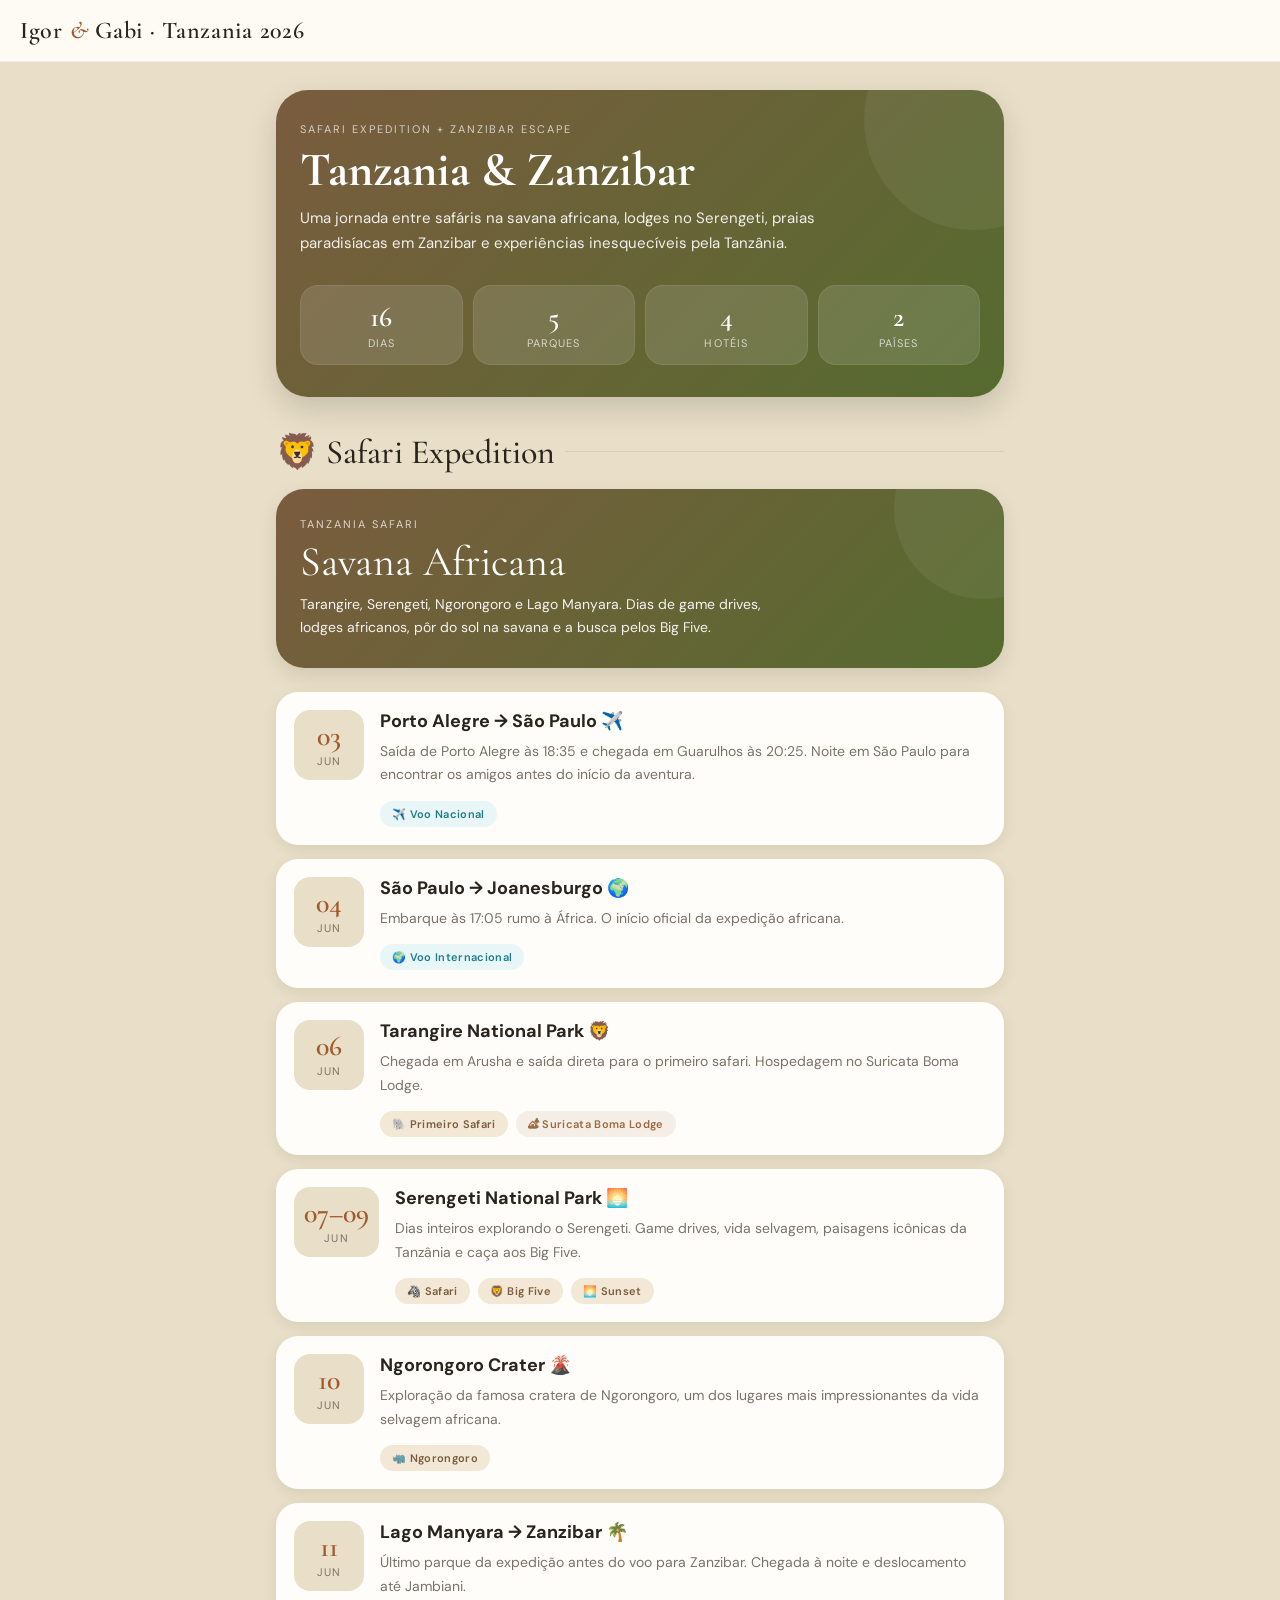
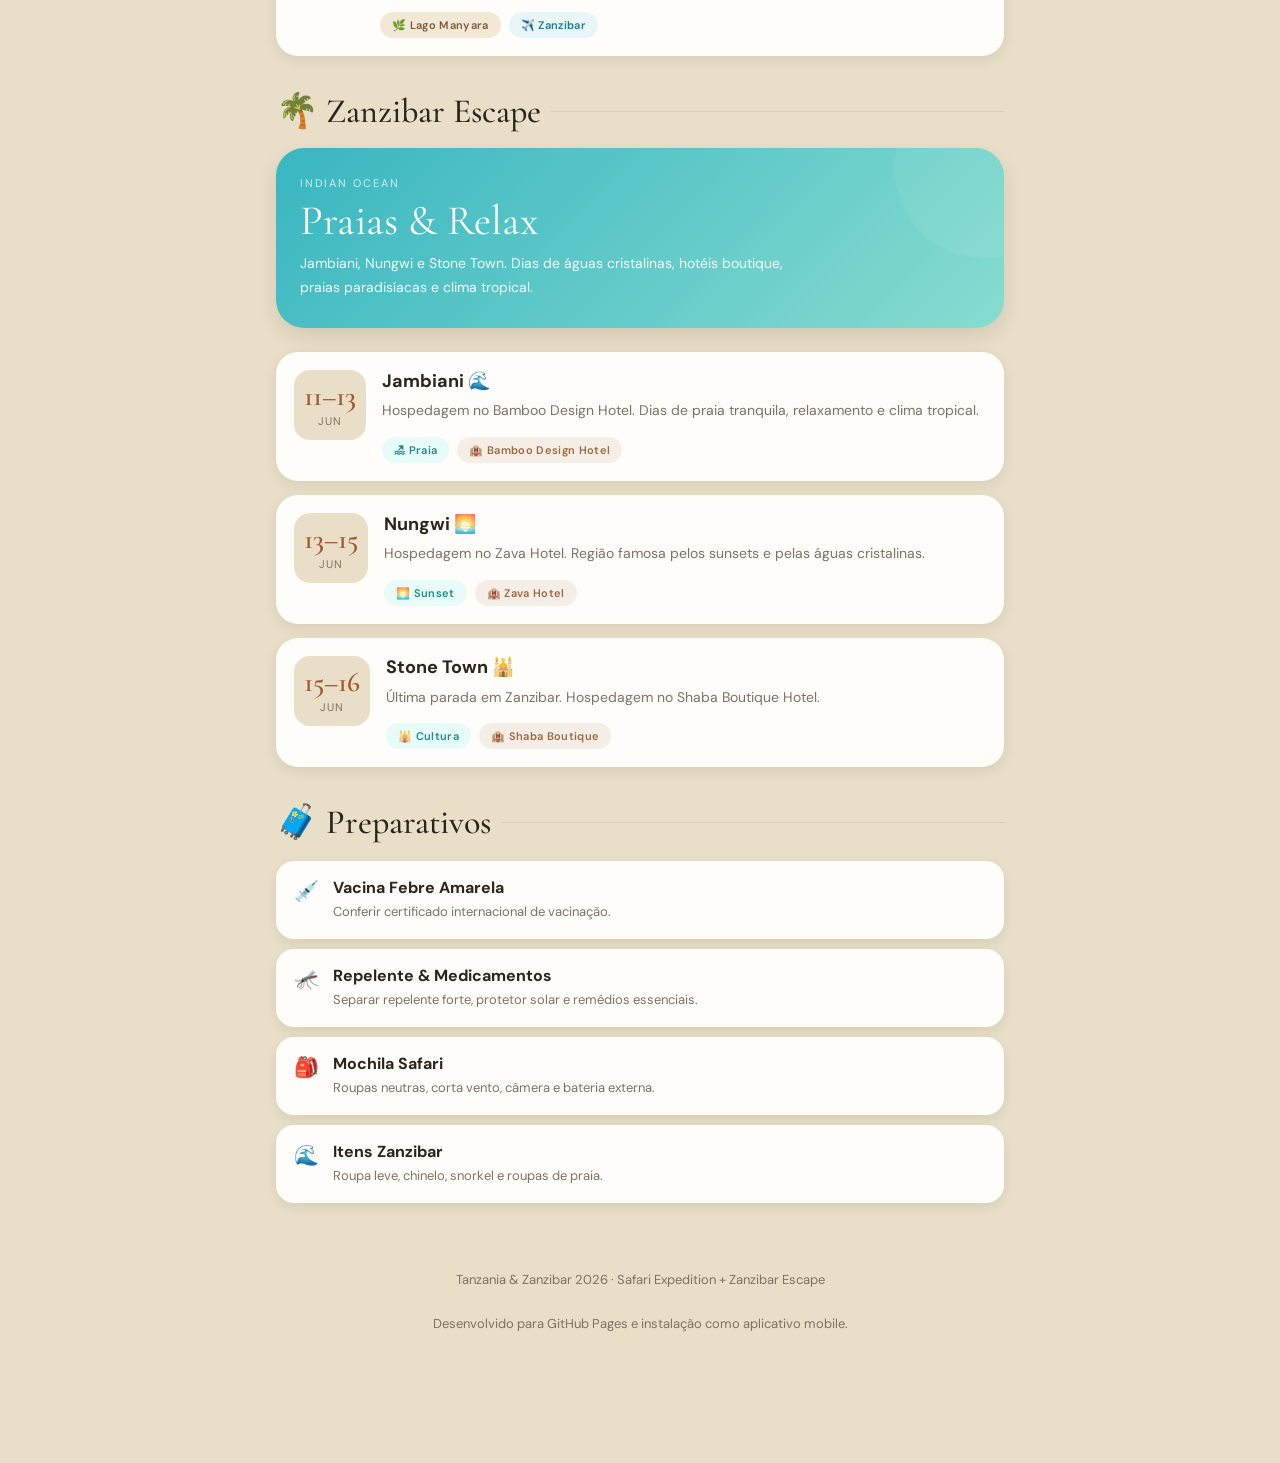
==== index.html @ cbef5c69 "Add files via upload" ====
<!DOCTYPE html>
<html lang="pt-BR">
<head>
  <meta charset="UTF-8" />
  <meta name="viewport" content="width=device-width, initial-scale=1.0" />
  <title>Igor & Gabi · Tanzania & Zanzibar 2026</title>

  <meta name="theme-color" content="#6B7F5E">
  <meta name="apple-mobile-web-app-capable" content="yes">
  <meta name="apple-mobile-web-app-status-bar-style" content="black-translucent">

  <link rel="preconnect" href="https://fonts.googleapis.com">
  <link rel="preconnect" href="https://fonts.gstatic.com" crossorigin>
  <link href="https://fonts.googleapis.com/css2?family=Cormorant+Garamond:wght@300;400;500;600&family=DM+Sans:wght@300;400;500;700&display=swap" rel="stylesheet">

  <style>
    :root{
      --sand:#E9DFC8;
      --sand-dark:#D8C8A8;
      --olive:#556B2F;
      --olive-light:#7A8C52;
      --terracotta:#A05A2C;
      --gold:#D4A373;
      --ocean:#38B6C1;
      --ocean-light:#87DCCF;
      --white:#FFFDF9;
      --ink:#2A241D;
      --muted:#7B7268;
      --shadow:rgba(0,0,0,.08);
      --radius:18px;
    }

    *{
      margin:0;
      padding:0;
      box-sizing:border-box;
      -webkit-tap-highlight-color:transparent;
    }

    body{
      background:var(--sand);
      color:var(--ink);
      font-family:'DM Sans',sans-serif;
      padding-bottom:80px;
    }

    .nav{
      position:fixed;
      top:0;
      left:0;
      right:0;
      z-index:100;
      background:rgba(255,253,249,.92);
      backdrop-filter:blur(10px);
      border-bottom:1px solid rgba(0,0,0,.05);
      padding:16px 20px;
    }

    .nav-title{
      font-family:'Cormorant Garamond',serif;
      font-size:24px;
      font-weight:600;
      letter-spacing:.03em;
    }

    .nav-title span{
      color:var(--terracotta);
      font-style:italic;
    }

    .container{
      width:100%;
      max-width:760px;
      margin:0 auto;
      padding:90px 16px 24px;
    }

    .hero{
      border-radius:32px;
      overflow:hidden;
      margin-bottom:24px;
      background:linear-gradient(135deg,#7A5C3E,#556B2F);
      color:#fff;
      position:relative;
      padding:32px 24px;
      box-shadow:0 12px 30px rgba(0,0,0,.15);
    }

    .hero::after{
      content:'';
      position:absolute;
      width:220px;
      height:220px;
      border-radius:50%;
      background:rgba(255,255,255,.06);
      top:-80px;
      right:-80px;
    }

    .hero-label{
      text-transform:uppercase;
      font-size:11px;
      letter-spacing:.18em;
      opacity:.7;
      margin-bottom:12px;
      position:relative;
      z-index:2;
    }

    .hero h1{
      font-family:'Cormorant Garamond',serif;
      font-size:48px;
      line-height:.95;
      margin-bottom:12px;
      position:relative;
      z-index:2;
    }

    .hero p{
      font-size:15px;
      line-height:1.7;
      opacity:.9;
      max-width:540px;
      position:relative;
      z-index:2;
    }

    .stats{
      display:grid;
      grid-template-columns:repeat(4,1fr);
      gap:10px;
      margin-top:28px;
      position:relative;
      z-index:2;
    }

    .stat{
      background:rgba(255,255,255,.12);
      border:1px solid rgba(255,255,255,.08);
      border-radius:18px;
      padding:14px;
      text-align:center;
    }

    .stat-number{
      font-family:'Cormorant Garamond',serif;
      font-size:28px;
      font-weight:600;
    }

    .stat-label{
      font-size:11px;
      text-transform:uppercase;
      letter-spacing:.1em;
      opacity:.7;
      margin-top:2px;
    }

    .section-title{
      display:flex;
      align-items:center;
      gap:10px;
      margin:34px 0 16px;
    }

    .section-title h2{
      font-family:'Cormorant Garamond',serif;
      font-size:34px;
      font-weight:500;
    }

    .section-title::after{
      content:'';
      flex:1;
      height:1px;
      background:rgba(0,0,0,.08);
    }

    .phase-card{
      border-radius:28px;
      padding:28px 24px;
      color:#fff;
      margin-bottom:20px;
      position:relative;
      overflow:hidden;
      box-shadow:0 8px 20px rgba(0,0,0,.1);
    }

    .phase-card::after{
      content:'';
      position:absolute;
      width:180px;
      height:180px;
      border-radius:50%;
      background:rgba(255,255,255,.06);
      top:-70px;
      right:-70px;
    }

    .safari{
      background:linear-gradient(135deg,#7A5C3E,#556B2F);
    }

    .zanzibar{
      background:linear-gradient(135deg,#38B6C1,#87DCCF);
    }

    .phase-label{
      font-size:11px;
      text-transform:uppercase;
      letter-spacing:.18em;
      opacity:.75;
      margin-bottom:10px;
      position:relative;
      z-index:2;
    }

    .phase-title{
      font-family:'Cormorant Garamond',serif;
      font-size:42px;
      line-height:1;
      margin-bottom:10px;
      position:relative;
      z-index:2;
    }

    .phase-description{
      font-size:14px;
      line-height:1.7;
      opacity:.92;
      max-width:500px;
      position:relative;
      z-index:2;
    }

    .timeline{
      display:flex;
      flex-direction:column;
      gap:14px;
      margin-top:24px;
    }

    .day-card{
      background:var(--white);
      border-radius:22px;
      padding:18px;
      box-shadow:0 4px 14px var(--shadow);
      display:flex;
      gap:16px;
      align-items:flex-start;
      transition:transform .15s ease;
    }

    .day-card:hover{
      transform:translateY(-2px);
    }

    .day-date{
      min-width:70px;
      border-radius:16px;
      padding:12px 10px;
      text-align:center;
      background:var(--sand);
    }

    .day-date .day{
      font-family:'Cormorant Garamond',serif;
      font-size:28px;
      line-height:1;
      font-weight:600;
      color:var(--terracotta);
    }

    .day-date .month{
      font-size:11px;
      text-transform:uppercase;
      letter-spacing:.12em;
      color:var(--muted);
      margin-top:4px;
    }

    .day-content{
      flex:1;
    }

    .day-title{
      font-size:18px;
      font-weight:700;
      margin-bottom:6px;
      line-height:1.3;
    }

    .day-description{
      font-size:14px;
      line-height:1.7;
      color:var(--muted);
    }

    .tags{
      display:flex;
      flex-wrap:wrap;
      gap:8px;
      margin-top:14px;
    }

    .tag{
      padding:6px 12px;
      border-radius:999px;
      font-size:11px;
      font-weight:600;
      letter-spacing:.03em;
    }

    .tag.safari{
      background:#F3E7D5;
      color:#7A5C3E;
    }

    .tag.flight{
      background:#E9F6F8;
      color:#1F7D88;
    }

    .tag.hotel{
      background:#F5EEE6;
      color:#9B6A3F;
    }

    .tag.beach{
      background:#E7FBF9;
      color:#1E8B84;
    }

    .checklist{
      display:grid;
      gap:10px;
      margin-top:18px;
    }

    .check-item{
      background:var(--white);
      border-radius:18px;
      padding:16px 18px;
      display:flex;
      gap:14px;
      align-items:flex-start;
      box-shadow:0 4px 12px var(--shadow);
    }

    .check-icon{
      font-size:20px;
      margin-top:1px;
    }

    .check-title{
      font-weight:700;
      margin-bottom:4px;
    }

    .check-description{
      font-size:13px;
      line-height:1.6;
      color:var(--muted);
    }

    .footer{
      text-align:center;
      margin-top:42px;
      padding:24px;
      color:var(--muted);
      font-size:13px;
      line-height:1.7;
    }

    @media(max-width:700px){
      .hero h1{
        font-size:38px;
      }

      .phase-title{
        font-size:34px;
      }

      .stats{
        grid-template-columns:repeat(2,1fr);
      }

      .day-card{
        flex-direction:column;
      }

      .day-date{
        width:100%;
        display:flex;
        justify-content:center;
        align-items:center;
        gap:10px;
      }

      .day-date .month{
        margin-top:0;
      }
    }
  </style>
</head>
<body>

  <nav class="nav">
    <div class="nav-title">Igor <span>&</span> Gabi · Tanzania 2026</div>
  </nav>

  <main class="container">

    <section class="hero">
      <div class="hero-label">Safari Expedition + Zanzibar Escape</div>
      <h1>Tanzania & Zanzibar</h1>
      <p>
        Uma jornada entre safáris na savana africana, lodges no Serengeti,
        praias paradisíacas em Zanzibar e experiências inesquecíveis pela Tanzânia.
      </p>

      <div class="stats">
        <div class="stat">
          <div class="stat-number">16</div>
          <div class="stat-label">Dias</div>
        </div>

        <div class="stat">
          <div class="stat-number">5</div>
          <div class="stat-label">Parques</div>
        </div>

        <div class="stat">
          <div class="stat-number">4</div>
          <div class="stat-label">Hotéis</div>
        </div>

        <div class="stat">
          <div class="stat-number">2</div>
          <div class="stat-label">Países</div>
        </div>
      </div>
    </section>


    <div class="section-title">
      <h2>🦁 Safari Expedition</h2>
    </div>

    <section class="phase-card safari">
      <div class="phase-label">Tanzania Safari</div>
      <div class="phase-title">Savana Africana</div>
      <div class="phase-description">
        Tarangire, Serengeti, Ngorongoro e Lago Manyara.
        Dias de game drives, lodges africanos, pôr do sol na savana
        e a busca pelos Big Five.
      </div>
    </section>


    <div class="timeline">

      <div class="day-card">
        <div class="day-date">
          <div class="day">03</div>
          <div class="month">Jun</div>
        </div>

        <div class="day-content">
          <div class="day-title">Porto Alegre → São Paulo ✈️</div>
          <div class="day-description">
            Saída de Porto Alegre às 18:35 e chegada em Guarulhos às 20:25.
            Noite em São Paulo para encontrar os amigos antes do início da aventura.
          </div>

          <div class="tags">
            <div class="tag flight">✈️ Voo Nacional</div>
          </div>
        </div>
      </div>


      <div class="day-card">
        <div class="day-date">
          <div class="day">04</div>
          <div class="month">Jun</div>
        </div>

        <div class="day-content">
          <div class="day-title">São Paulo → Joanesburgo 🌍</div>
          <div class="day-description">
            Embarque às 17:05 rumo à África.
            O início oficial da expedição africana.
          </div>

          <div class="tags">
            <div class="tag flight">🌍 Voo Internacional</div>
          </div>
        </div>
      </div>


      <div class="day-card">
        <div class="day-date">
          <div class="day">06</div>
          <div class="month">Jun</div>
        </div>

        <div class="day-content">
          <div class="day-title">Tarangire National Park 🦁</div>
          <div class="day-description">
            Chegada em Arusha e saída direta para o primeiro safari.
            Hospedagem no Suricata Boma Lodge.
          </div>

          <div class="tags">
            <div class="tag safari">🐘 Primeiro Safari</div>
            <div class="tag hotel">🏕 Suricata Boma Lodge</div>
          </div>
        </div>
      </div>


      <div class="day-card">
        <div class="day-date">
          <div class="day">07–09</div>
          <div class="month">Jun</div>
        </div>

        <div class="day-content">
          <div class="day-title">Serengeti National Park 🌅</div>
          <div class="day-description">
            Dias inteiros explorando o Serengeti.
            Game drives, vida selvagem, paisagens icônicas da Tanzânia
            e caça aos Big Five.
          </div>

          <div class="tags">
            <div class="tag safari">🦓 Safari</div>
            <div class="tag safari">🦁 Big Five</div>
            <div class="tag safari">🌅 Sunset</div>
          </div>
        </div>
      </div>


      <div class="day-card">
        <div class="day-date">
          <div class="day">10</div>
          <div class="month">Jun</div>
        </div>

        <div class="day-content">
          <div class="day-title">Ngorongoro Crater 🌋</div>
          <div class="day-description">
            Exploração da famosa cratera de Ngorongoro,
            um dos lugares mais impressionantes da vida selvagem africana.
          </div>

          <div class="tags">
            <div class="tag safari">🦏 Ngorongoro</div>
          </div>
        </div>
      </div>


      <div class="day-card">
        <div class="day-date">
          <div class="day">11</div>
          <div class="month">Jun</div>
        </div>

        <div class="day-content">
          <div class="day-title">Lago Manyara → Zanzibar 🌴</div>
          <div class="day-description">
            Último parque da expedição antes do voo para Zanzibar.
            Chegada à noite e deslocamento até Jambiani.
          </div>

          <div class="tags">
            <div class="tag safari">🌿 Lago Manyara</div>
            <div class="tag flight">✈️ Zanzibar</div>
          </div>
        </div>
      </div>

    </div>


    <div class="section-title">
      <h2>🌴 Zanzibar Escape</h2>
    </div>

    <section class="phase-card zanzibar">
      <div class="phase-label">Indian Ocean</div>
      <div class="phase-title">Praias & Relax</div>
      <div class="phase-description">
        Jambiani, Nungwi e Stone Town.
        Dias de águas cristalinas, hotéis boutique,
        praias paradisíacas e clima tropical.
      </div>
    </section>


    <div class="timeline">

      <div class="day-card">
        <div class="day-date">
          <div class="day">11–13</div>
          <div class="month">Jun</div>
        </div>

        <div class="day-content">
          <div class="day-title">Jambiani 🌊</div>
          <div class="day-description">
            Hospedagem no Bamboo Design Hotel.
            Dias de praia tranquila, relaxamento e clima tropical.
          </div>

          <div class="tags">
            <div class="tag beach">🏖 Praia</div>
            <div class="tag hotel">🏨 Bamboo Design Hotel</div>
          </div>
        </div>
      </div>


      <div class="day-card">
        <div class="day-date">
          <div class="day">13–15</div>
          <div class="month">Jun</div>
        </div>

        <div class="day-content">
          <div class="day-title">Nungwi 🌅</div>
          <div class="day-description">
            Hospedagem no Zava Hotel.
            Região famosa pelos sunsets e pelas águas cristalinas.
          </div>

          <div class="tags">
            <div class="tag beach">🌅 Sunset</div>
            <div class="tag hotel">🏨 Zava Hotel</div>
          </div>
        </div>
      </div>


      <div class="day-card">
        <div class="day-date">
          <div class="day">15–16</div>
          <div class="month">Jun</div>
        </div>

        <div class="day-content">
          <div class="day-title">Stone Town 🕌</div>
          <div class="day-description">
            Última parada em Zanzibar.
            Hospedagem no Shaba Boutique Hotel.
          </div>

          <div class="tags">
            <div class="tag beach">🕌 Cultura</div>
            <div class="tag hotel">🏨 Shaba Boutique</div>
          </div>
        </div>
      </div>

    </div>


    <div class="section-title">
      <h2>🧳 Preparativos</h2>
    </div>

    <div class="checklist">

      <div class="check-item">
        <div class="check-icon">💉</div>

        <div>
          <div class="check-title">Vacina Febre Amarela</div>
          <div class="check-description">
            Conferir certificado internacional de vacinação.
          </div>
        </div>
      </div>


      <div class="check-item">
        <div class="check-icon">🦟</div>

        <div>
          <div class="check-title">Repelente & Medicamentos</div>
          <div class="check-description">
            Separar repelente forte, protetor solar e remédios essenciais.
          </div>
        </div>
      </div>


      <div class="check-item">
        <div class="check-icon">🎒</div>

        <div>
          <div class="check-title">Mochila Safari</div>
          <div class="check-description">
            Roupas neutras, corta vento, câmera e bateria externa.
          </div>
        </div>
      </div>


      <div class="check-item">
        <div class="check-icon">🌊</div>

        <div>
          <div class="check-title">Itens Zanzibar</div>
          <div class="check-description">
            Roupa leve, chinelo, snorkel e roupas de praia.
          </div>
        </div>
      </div>

    </div>


    <div class="footer">
      Tanzania & Zanzibar 2026 · Safari Expedition + Zanzibar Escape
      <br><br>
      Desenvolvido para GitHub Pages e instalação como aplicativo mobile.
    </div>

  </main>

</body>
</html>
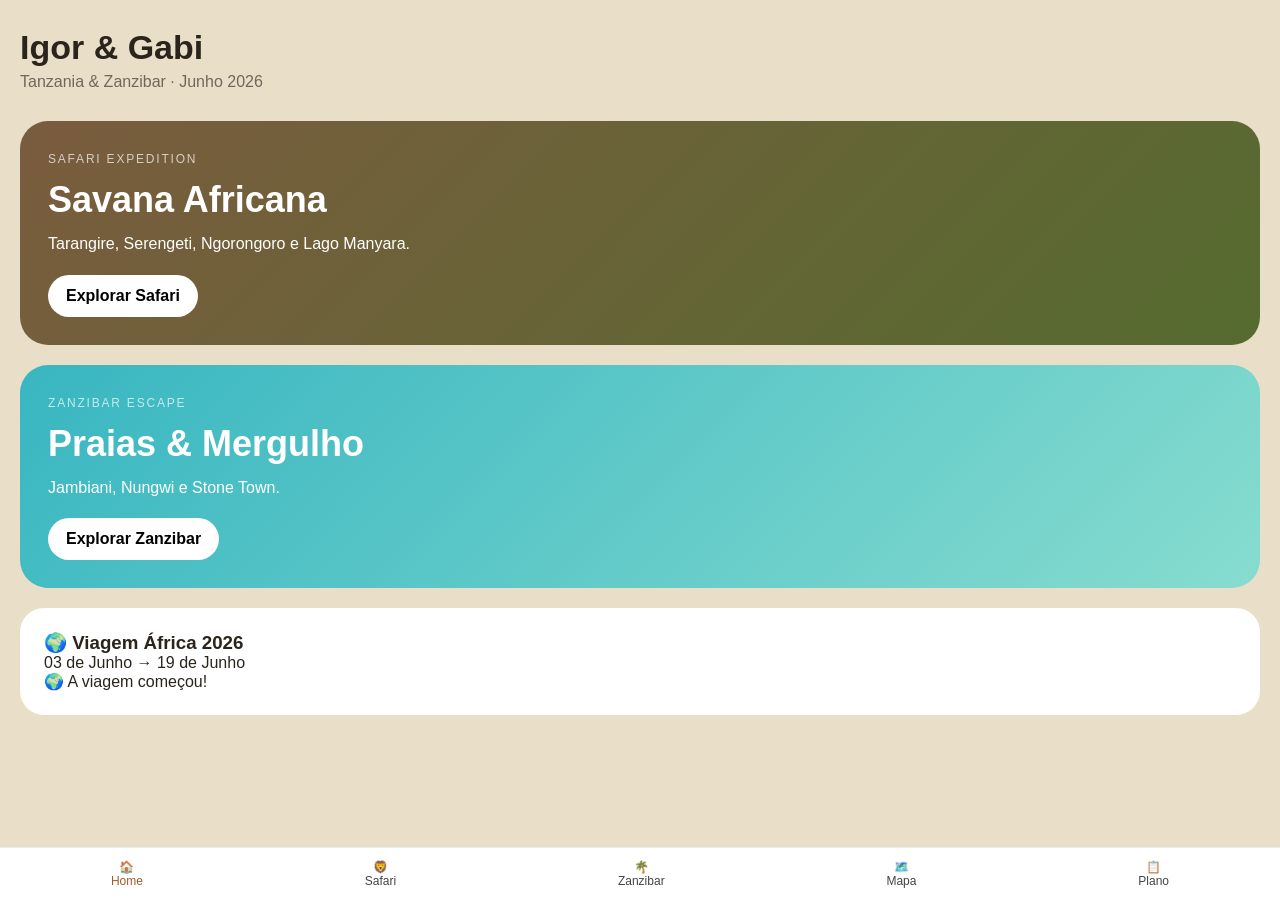
==== commit a7219e44: "Add files via upload" ====
--- a/index.html
+++ b/index.html
@@ -2,736 +2,57 @@
 <html lang="pt-BR">
 <head>
   <meta charset="UTF-8" />
-  <meta name="viewport" content="width=device-width, initial-scale=1.0" />
-  <title>Igor & Gabi · Tanzania & Zanzibar 2026</title>
-
-  <meta name="theme-color" content="#6B7F5E">
-  <meta name="apple-mobile-web-app-capable" content="yes">
-  <meta name="apple-mobile-web-app-status-bar-style" content="black-translucent">
-
-  <link rel="preconnect" href="https://fonts.googleapis.com">
-  <link rel="preconnect" href="https://fonts.gstatic.com" crossorigin>
-  <link href="https://fonts.googleapis.com/css2?family=Cormorant+Garamond:wght@300;400;500;600&family=DM+Sans:wght@300;400;500;700&display=swap" rel="stylesheet">
-
-  <style>
-    :root{
-      --sand:#E9DFC8;
-      --sand-dark:#D8C8A8;
-      --olive:#556B2F;
-      --olive-light:#7A8C52;
-      --terracotta:#A05A2C;
-      --gold:#D4A373;
-      --ocean:#38B6C1;
-      --ocean-light:#87DCCF;
-      --white:#FFFDF9;
-      --ink:#2A241D;
-      --muted:#7B7268;
-      --shadow:rgba(0,0,0,.08);
-      --radius:18px;
-    }
-
-    *{
-      margin:0;
-      padding:0;
-      box-sizing:border-box;
-      -webkit-tap-highlight-color:transparent;
-    }
-
-    body{
-      background:var(--sand);
-      color:var(--ink);
-      font-family:'DM Sans',sans-serif;
-      padding-bottom:80px;
-    }
-
-    .nav{
-      position:fixed;
-      top:0;
-      left:0;
-      right:0;
-      z-index:100;
-      background:rgba(255,253,249,.92);
-      backdrop-filter:blur(10px);
-      border-bottom:1px solid rgba(0,0,0,.05);
-      padding:16px 20px;
-    }
-
-    .nav-title{
-      font-family:'Cormorant Garamond',serif;
-      font-size:24px;
-      font-weight:600;
-      letter-spacing:.03em;
-    }
-
-    .nav-title span{
-      color:var(--terracotta);
-      font-style:italic;
-    }
-
-    .container{
-      width:100%;
-      max-width:760px;
-      margin:0 auto;
-      padding:90px 16px 24px;
-    }
-
-    .hero{
-      border-radius:32px;
-      overflow:hidden;
-      margin-bottom:24px;
-      background:linear-gradient(135deg,#7A5C3E,#556B2F);
-      color:#fff;
-      position:relative;
-      padding:32px 24px;
-      box-shadow:0 12px 30px rgba(0,0,0,.15);
-    }
-
-    .hero::after{
-      content:'';
-      position:absolute;
-      width:220px;
-      height:220px;
-      border-radius:50%;
-      background:rgba(255,255,255,.06);
-      top:-80px;
-      right:-80px;
-    }
-
-    .hero-label{
-      text-transform:uppercase;
-      font-size:11px;
-      letter-spacing:.18em;
-      opacity:.7;
-      margin-bottom:12px;
-      position:relative;
-      z-index:2;
-    }
-
-    .hero h1{
-      font-family:'Cormorant Garamond',serif;
-      font-size:48px;
-      line-height:.95;
-      margin-bottom:12px;
-      position:relative;
-      z-index:2;
-    }
-
-    .hero p{
-      font-size:15px;
-      line-height:1.7;
-      opacity:.9;
-      max-width:540px;
-      position:relative;
-      z-index:2;
-    }
-
-    .stats{
-      display:grid;
-      grid-template-columns:repeat(4,1fr);
-      gap:10px;
-      margin-top:28px;
-      position:relative;
-      z-index:2;
-    }
-
-    .stat{
-      background:rgba(255,255,255,.12);
-      border:1px solid rgba(255,255,255,.08);
-      border-radius:18px;
-      padding:14px;
-      text-align:center;
-    }
-
-    .stat-number{
-      font-family:'Cormorant Garamond',serif;
-      font-size:28px;
-      font-weight:600;
-    }
-
-    .stat-label{
-      font-size:11px;
-      text-transform:uppercase;
-      letter-spacing:.1em;
-      opacity:.7;
-      margin-top:2px;
-    }
-
-    .section-title{
-      display:flex;
-      align-items:center;
-      gap:10px;
-      margin:34px 0 16px;
-    }
-
-    .section-title h2{
-      font-family:'Cormorant Garamond',serif;
-      font-size:34px;
-      font-weight:500;
-    }
-
-    .section-title::after{
-      content:'';
-      flex:1;
-      height:1px;
-      background:rgba(0,0,0,.08);
-    }
-
-    .phase-card{
-      border-radius:28px;
-      padding:28px 24px;
-      color:#fff;
-      margin-bottom:20px;
-      position:relative;
-      overflow:hidden;
-      box-shadow:0 8px 20px rgba(0,0,0,.1);
-    }
-
-    .phase-card::after{
-      content:'';
-      position:absolute;
-      width:180px;
-      height:180px;
-      border-radius:50%;
-      background:rgba(255,255,255,.06);
-      top:-70px;
-      right:-70px;
-    }
-
-    .safari{
-      background:linear-gradient(135deg,#7A5C3E,#556B2F);
-    }
-
-    .zanzibar{
-      background:linear-gradient(135deg,#38B6C1,#87DCCF);
-    }
-
-    .phase-label{
-      font-size:11px;
-      text-transform:uppercase;
-      letter-spacing:.18em;
-      opacity:.75;
-      margin-bottom:10px;
-      position:relative;
-      z-index:2;
-    }
-
-    .phase-title{
-      font-family:'Cormorant Garamond',serif;
-      font-size:42px;
-      line-height:1;
-      margin-bottom:10px;
-      position:relative;
-      z-index:2;
-    }
-
-    .phase-description{
-      font-size:14px;
-      line-height:1.7;
-      opacity:.92;
-      max-width:500px;
-      position:relative;
-      z-index:2;
-    }
-
-    .timeline{
-      display:flex;
-      flex-direction:column;
-      gap:14px;
-      margin-top:24px;
-    }
-
-    .day-card{
-      background:var(--white);
-      border-radius:22px;
-      padding:18px;
-      box-shadow:0 4px 14px var(--shadow);
-      display:flex;
-      gap:16px;
-      align-items:flex-start;
-      transition:transform .15s ease;
-    }
-
-    .day-card:hover{
-      transform:translateY(-2px);
-    }
-
-    .day-date{
-      min-width:70px;
-      border-radius:16px;
-      padding:12px 10px;
-      text-align:center;
-      background:var(--sand);
-    }
-
-    .day-date .day{
-      font-family:'Cormorant Garamond',serif;
-      font-size:28px;
-      line-height:1;
-      font-weight:600;
-      color:var(--terracotta);
-    }
-
-    .day-date .month{
-      font-size:11px;
-      text-transform:uppercase;
-      letter-spacing:.12em;
-      color:var(--muted);
-      margin-top:4px;
-    }
-
-    .day-content{
-      flex:1;
-    }
-
-    .day-title{
-      font-size:18px;
-      font-weight:700;
-      margin-bottom:6px;
-      line-height:1.3;
-    }
-
-    .day-description{
-      font-size:14px;
-      line-height:1.7;
-      color:var(--muted);
-    }
-
-    .tags{
-      display:flex;
-      flex-wrap:wrap;
-      gap:8px;
-      margin-top:14px;
-    }
-
-    .tag{
-      padding:6px 12px;
-      border-radius:999px;
-      font-size:11px;
-      font-weight:600;
-      letter-spacing:.03em;
-    }
-
-    .tag.safari{
-      background:#F3E7D5;
-      color:#7A5C3E;
-    }
-
-    .tag.flight{
-      background:#E9F6F8;
-      color:#1F7D88;
-    }
-
-    .tag.hotel{
-      background:#F5EEE6;
-      color:#9B6A3F;
-    }
-
-    .tag.beach{
-      background:#E7FBF9;
-      color:#1E8B84;
-    }
-
-    .checklist{
-      display:grid;
-      gap:10px;
-      margin-top:18px;
-    }
-
-    .check-item{
-      background:var(--white);
-      border-radius:18px;
-      padding:16px 18px;
-      display:flex;
-      gap:14px;
-      align-items:flex-start;
-      box-shadow:0 4px 12px var(--shadow);
-    }
-
-    .check-icon{
-      font-size:20px;
-      margin-top:1px;
-    }
-
-    .check-title{
-      font-weight:700;
-      margin-bottom:4px;
-    }
-
-    .check-description{
-      font-size:13px;
-      line-height:1.6;
-      color:var(--muted);
-    }
-
-    .footer{
-      text-align:center;
-      margin-top:42px;
-      padding:24px;
-      color:var(--muted);
-      font-size:13px;
-      line-height:1.7;
-    }
-
-    @media(max-width:700px){
-      .hero h1{
-        font-size:38px;
-      }
-
-      .phase-title{
-        font-size:34px;
-      }
-
-      .stats{
-        grid-template-columns:repeat(2,1fr);
-      }
-
-      .day-card{
-        flex-direction:column;
-      }
-
-      .day-date{
-        width:100%;
-        display:flex;
-        justify-content:center;
-        align-items:center;
-        gap:10px;
-      }
-
-      .day-date .month{
-        margin-top:0;
-      }
-    }
-  </style>
+  <meta name="viewport" content="width=device-width, initial-scale=1.0"/>
+  <title>Tanzania & Zanzibar 2026</title>
+  <link rel="stylesheet" href="style.css"/>
 </head>
 <body>
 
-  <nav class="nav">
-    <div class="nav-title">Igor <span>&</span> Gabi · Tanzania 2026</div>
-  </nav>
+  <header class="topbar">
+    <h1>Igor & Gabi</h1>
+    <p>Tanzania & Zanzibar · Junho 2026</p>
+  </header>
 
-  <main class="container">
+  <main class="home-screen">
 
-    <section class="hero">
-      <div class="hero-label">Safari Expedition + Zanzibar Escape</div>
-      <h1>Tanzania & Zanzibar</h1>
-      <p>
-        Uma jornada entre safáris na savana africana, lodges no Serengeti,
-        praias paradisíacas em Zanzibar e experiências inesquecíveis pela Tanzânia.
-      </p>
-
-      <div class="stats">
-        <div class="stat">
-          <div class="stat-number">16</div>
-          <div class="stat-label">Dias</div>
-        </div>
-
-        <div class="stat">
-          <div class="stat-number">5</div>
-          <div class="stat-label">Parques</div>
-        </div>
-
-        <div class="stat">
-          <div class="stat-number">4</div>
-          <div class="stat-label">Hotéis</div>
-        </div>
-
-        <div class="stat">
-          <div class="stat-number">2</div>
-          <div class="stat-label">Países</div>
-        </div>
+    <section class="hero safari-theme">
+      <div class="hero-content">
+        <span class="hero-label">Safari Expedition</span>
+        <h2>Savana Africana</h2>
+        <p>
+          Tarangire, Serengeti, Ngorongoro e Lago Manyara.
+        </p>
+        <a class="hero-btn" href="pages/safari.html">Explorar Safari</a>
       </div>
     </section>
 
-
-    <div class="section-title">
-      <h2>🦁 Safari Expedition</h2>
-    </div>
-
-    <section class="phase-card safari">
-      <div class="phase-label">Tanzania Safari</div>
-      <div class="phase-title">Savana Africana</div>
-      <div class="phase-description">
-        Tarangire, Serengeti, Ngorongoro e Lago Manyara.
-        Dias de game drives, lodges africanos, pôr do sol na savana
-        e a busca pelos Big Five.
+    <section class="hero beach-theme">
+      <div class="hero-content">
+        <span class="hero-label">Zanzibar Escape</span>
+        <h2>Praias & Mergulho</h2>
+        <p>
+          Jambiani, Nungwi e Stone Town.
+        </p>
+        <a class="hero-btn" href="pages/zanzibar.html">Explorar Zanzibar</a>
       </div>
     </section>
 
-
-    <div class="timeline">
-
-      <div class="day-card">
-        <div class="day-date">
-          <div class="day">03</div>
-          <div class="month">Jun</div>
-        </div>
-
-        <div class="day-content">
-          <div class="day-title">Porto Alegre → São Paulo ✈️</div>
-          <div class="day-description">
-            Saída de Porto Alegre às 18:35 e chegada em Guarulhos às 20:25.
-            Noite em São Paulo para encontrar os amigos antes do início da aventura.
-          </div>
-
-          <div class="tags">
-            <div class="tag flight">✈️ Voo Nacional</div>
-          </div>
-        </div>
-      </div>
-
-
-      <div class="day-card">
-        <div class="day-date">
-          <div class="day">04</div>
-          <div class="month">Jun</div>
-        </div>
-
-        <div class="day-content">
-          <div class="day-title">São Paulo → Joanesburgo 🌍</div>
-          <div class="day-description">
-            Embarque às 17:05 rumo à África.
-            O início oficial da expedição africana.
-          </div>
-
-          <div class="tags">
-            <div class="tag flight">🌍 Voo Internacional</div>
-          </div>
-        </div>
-      </div>
-
-
-      <div class="day-card">
-        <div class="day-date">
-          <div class="day">06</div>
-          <div class="month">Jun</div>
-        </div>
-
-        <div class="day-content">
-          <div class="day-title">Tarangire National Park 🦁</div>
-          <div class="day-description">
-            Chegada em Arusha e saída direta para o primeiro safari.
-            Hospedagem no Suricata Boma Lodge.
-          </div>
-
-          <div class="tags">
-            <div class="tag safari">🐘 Primeiro Safari</div>
-            <div class="tag hotel">🏕 Suricata Boma Lodge</div>
-          </div>
-        </div>
-      </div>
-
-
-      <div class="day-card">
-        <div class="day-date">
-          <div class="day">07–09</div>
-          <div class="month">Jun</div>
-        </div>
-
-        <div class="day-content">
-          <div class="day-title">Serengeti National Park 🌅</div>
-          <div class="day-description">
-            Dias inteiros explorando o Serengeti.
-            Game drives, vida selvagem, paisagens icônicas da Tanzânia
-            e caça aos Big Five.
-          </div>
-
-          <div class="tags">
-            <div class="tag safari">🦓 Safari</div>
-            <div class="tag safari">🦁 Big Five</div>
-            <div class="tag safari">🌅 Sunset</div>
-          </div>
-        </div>
-      </div>
-
-
-      <div class="day-card">
-        <div class="day-date">
-          <div class="day">10</div>
-          <div class="month">Jun</div>
-        </div>
-
-        <div class="day-content">
-          <div class="day-title">Ngorongoro Crater 🌋</div>
-          <div class="day-description">
-            Exploração da famosa cratera de Ngorongoro,
-            um dos lugares mais impressionantes da vida selvagem africana.
-          </div>
-
-          <div class="tags">
-            <div class="tag safari">🦏 Ngorongoro</div>
-          </div>
-        </div>
-      </div>
-
-
-      <div class="day-card">
-        <div class="day-date">
-          <div class="day">11</div>
-          <div class="month">Jun</div>
-        </div>
-
-        <div class="day-content">
-          <div class="day-title">Lago Manyara → Zanzibar 🌴</div>
-          <div class="day-description">
-            Último parque da expedição antes do voo para Zanzibar.
-            Chegada à noite e deslocamento até Jambiani.
-          </div>
-
-          <div class="tags">
-            <div class="tag safari">🌿 Lago Manyara</div>
-            <div class="tag flight">✈️ Zanzibar</div>
-          </div>
-        </div>
-      </div>
-
-    </div>
-
-
-    <div class="section-title">
-      <h2>🌴 Zanzibar Escape</h2>
-    </div>
-
-    <section class="phase-card zanzibar">
-      <div class="phase-label">Indian Ocean</div>
-      <div class="phase-title">Praias & Relax</div>
-      <div class="phase-description">
-        Jambiani, Nungwi e Stone Town.
-        Dias de águas cristalinas, hotéis boutique,
-        praias paradisíacas e clima tropical.
-      </div>
+    <section class="countdown-card">
+      <h3>🌍 Viagem África 2026</h3>
+      <p>03 de Junho → 19 de Junho</p>
+      <div id="countdown"></div>
     </section>
-
-
-    <div class="timeline">
-
-      <div class="day-card">
-        <div class="day-date">
-          <div class="day">11–13</div>
-          <div class="month">Jun</div>
-        </div>
-
-        <div class="day-content">
-          <div class="day-title">Jambiani 🌊</div>
-          <div class="day-description">
-            Hospedagem no Bamboo Design Hotel.
-            Dias de praia tranquila, relaxamento e clima tropical.
-          </div>
-
-          <div class="tags">
-            <div class="tag beach">🏖 Praia</div>
-            <div class="tag hotel">🏨 Bamboo Design Hotel</div>
-          </div>
-        </div>
-      </div>
-
-
-      <div class="day-card">
-        <div class="day-date">
-          <div class="day">13–15</div>
-          <div class="month">Jun</div>
-        </div>
-
-        <div class="day-content">
-          <div class="day-title">Nungwi 🌅</div>
-          <div class="day-description">
-            Hospedagem no Zava Hotel.
-            Região famosa pelos sunsets e pelas águas cristalinas.
-          </div>
-
-          <div class="tags">
-            <div class="tag beach">🌅 Sunset</div>
-            <div class="tag hotel">🏨 Zava Hotel</div>
-          </div>
-        </div>
-      </div>
-
-
-      <div class="day-card">
-        <div class="day-date">
-          <div class="day">15–16</div>
-          <div class="month">Jun</div>
-        </div>
-
-        <div class="day-content">
-          <div class="day-title">Stone Town 🕌</div>
-          <div class="day-description">
-            Última parada em Zanzibar.
-            Hospedagem no Shaba Boutique Hotel.
-          </div>
-
-          <div class="tags">
-            <div class="tag beach">🕌 Cultura</div>
-            <div class="tag hotel">🏨 Shaba Boutique</div>
-          </div>
-        </div>
-      </div>
-
-    </div>
-
-
-    <div class="section-title">
-      <h2>🧳 Preparativos</h2>
-    </div>
-
-    <div class="checklist">
-
-      <div class="check-item">
-        <div class="check-icon">💉</div>
-
-        <div>
-          <div class="check-title">Vacina Febre Amarela</div>
-          <div class="check-description">
-            Conferir certificado internacional de vacinação.
-          </div>
-        </div>
-      </div>
-
-
-      <div class="check-item">
-        <div class="check-icon">🦟</div>
-
-        <div>
-          <div class="check-title">Repelente & Medicamentos</div>
-          <div class="check-description">
-            Separar repelente forte, protetor solar e remédios essenciais.
-          </div>
-        </div>
-      </div>
-
-
-      <div class="check-item">
-        <div class="check-icon">🎒</div>
-
-        <div>
-          <div class="check-title">Mochila Safari</div>
-          <div class="check-description">
-            Roupas neutras, corta vento, câmera e bateria externa.
-          </div>
-        </div>
-      </div>
-
-
-      <div class="check-item">
-        <div class="check-icon">🌊</div>
-
-        <div>
-          <div class="check-title">Itens Zanzibar</div>
-          <div class="check-description">
-            Roupa leve, chinelo, snorkel e roupas de praia.
-          </div>
-        </div>
-      </div>
-
-    </div>
-
-
-    <div class="footer">
-      Tanzania & Zanzibar 2026 · Safari Expedition + Zanzibar Escape
-      <br><br>
-      Desenvolvido para GitHub Pages e instalação como aplicativo mobile.
-    </div>
 
   </main>
 
+  <nav class="bottom-nav">
+    <a href="index.html" class="active">🏠<span>Home</span></a>
+    <a href="pages/safari.html">🦁<span>Safari</span></a>
+    <a href="pages/zanzibar.html">🌴<span>Zanzibar</span></a>
+    <a href="pages/mapa.html">🗺️<span>Mapa</span></a>
+    <a href="pages/planejamento.html">📋<span>Plano</span></a>
+  </nav>
+
+  <script src="app.js"></script>
 </body>
-</html>+</html>
--- a/style.css
+++ b/style.css
@@ -0,0 +1,202 @@
+
+:root{
+  --sand:#E9DFC8;
+  --olive:#556B2F;
+  --terracotta:#A05A2C;
+  --gold:#D4A373;
+  --ocean:#38B6C1;
+  --ocean-light:#87DCCF;
+  --white:#FFFDF9;
+  --ink:#2A241D;
+  --muted:#6F665C;
+}
+
+*{
+  margin:0;
+  padding:0;
+  box-sizing:border-box;
+}
+
+body{
+  font-family:Arial,sans-serif;
+  background:var(--sand);
+  color:var(--ink);
+  padding-bottom:90px;
+}
+
+.topbar{
+  padding:28px 20px 10px;
+}
+
+.topbar h1{
+  font-size:34px;
+}
+
+.topbar p{
+  color:var(--muted);
+  margin-top:6px;
+}
+
+.home-screen{
+  padding:20px;
+  display:flex;
+  flex-direction:column;
+  gap:20px;
+}
+
+.hero{
+  border-radius:28px;
+  padding:28px;
+  color:white;
+}
+
+.safari-theme{
+  background:linear-gradient(135deg,#7A5C3E,#556B2F);
+}
+
+.beach-theme{
+  background:linear-gradient(135deg,#38B6C1,#87DCCF);
+}
+
+.hero-label{
+  font-size:12px;
+  text-transform:uppercase;
+  letter-spacing:.15em;
+  opacity:.7;
+}
+
+.hero h2{
+  margin-top:12px;
+  font-size:36px;
+}
+
+.hero p{
+  margin-top:10px;
+  line-height:1.6;
+}
+
+.hero-btn{
+  margin-top:18px;
+  display:inline-block;
+  background:white;
+  color:black;
+  text-decoration:none;
+  padding:12px 18px;
+  border-radius:999px;
+  font-weight:bold;
+}
+
+.countdown-card{
+  background:white;
+  padding:24px;
+  border-radius:24px;
+}
+
+.bottom-nav{
+  position:fixed;
+  bottom:0;
+  left:0;
+  right:0;
+  background:white;
+  display:flex;
+  justify-content:space-around;
+  padding:12px 0;
+  border-top:1px solid rgba(0,0,0,.08);
+}
+
+.bottom-nav a{
+  text-decoration:none;
+  color:#444;
+  display:flex;
+  flex-direction:column;
+  align-items:center;
+  font-size:12px;
+}
+
+.bottom-nav a.active{
+  color:var(--terracotta);
+}
+
+.page{
+  padding:20px;
+}
+
+.section-title{
+  margin-bottom:20px;
+}
+
+.section-title h2{
+  font-size:32px;
+}
+
+.accordion{
+  display:flex;
+  flex-direction:column;
+  gap:14px;
+}
+
+.day{
+  background:white;
+  border-radius:22px;
+  overflow:hidden;
+}
+
+.day-header{
+  padding:18px;
+  cursor:pointer;
+  display:flex;
+  justify-content:space-between;
+  align-items:center;
+}
+
+.day-title{
+  font-weight:bold;
+  font-size:18px;
+}
+
+.day-content{
+  display:none;
+  padding:0 18px 18px;
+  border-top:1px solid rgba(0,0,0,.06);
+}
+
+.day.active .day-content{
+  display:block;
+}
+
+.info-block{
+  margin-top:18px;
+}
+
+.info-block h4{
+  margin-bottom:8px;
+}
+
+.tag{
+  display:inline-block;
+  margin:4px 6px 0 0;
+  padding:6px 10px;
+  border-radius:999px;
+  background:#EFE7DA;
+  font-size:12px;
+}
+
+.map-card{
+  background:white;
+  border-radius:24px;
+  padding:20px;
+  margin-top:20px;
+}
+
+.fake-map{
+  margin-top:16px;
+  height:420px;
+  border-radius:18px;
+  background:linear-gradient(135deg,#cfd9df,#e2ebf0);
+  display:flex;
+  align-items:center;
+  justify-content:center;
+  color:#555;
+  text-align:center;
+  padding:20px;
+}
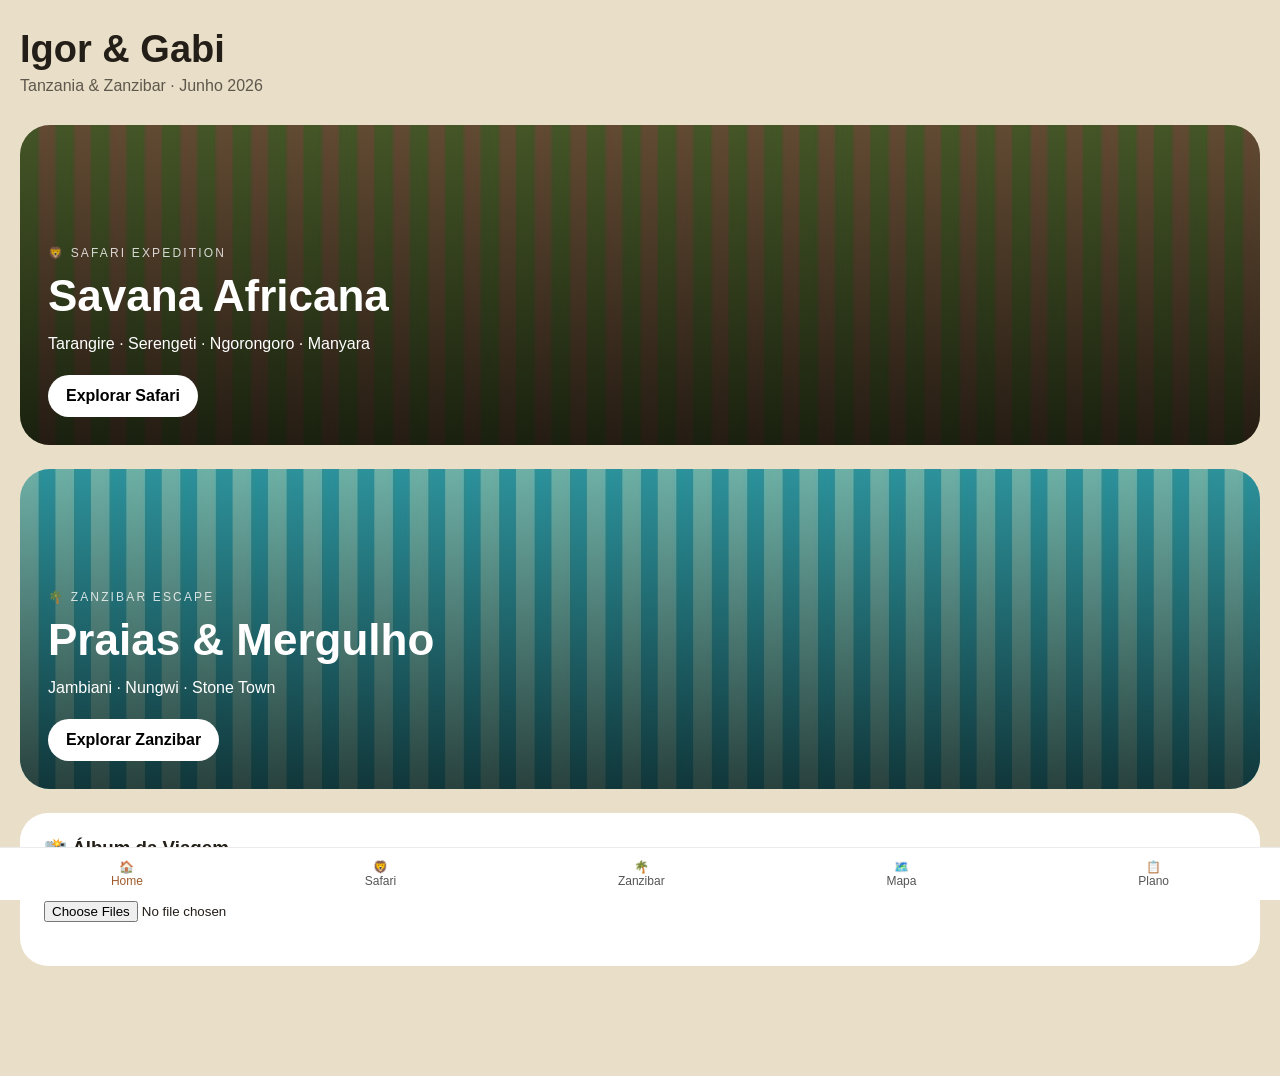
==== commit 66b5f1d1: "Premium visual update" ====
--- a/index.html
+++ b/index.html
@@ -1,58 +1,62 @@
+
 <!DOCTYPE html>
 <html lang="pt-BR">
 <head>
-  <meta charset="UTF-8" />
-  <meta name="viewport" content="width=device-width, initial-scale=1.0"/>
-  <title>Tanzania & Zanzibar 2026</title>
-  <link rel="stylesheet" href="style.css"/>
+<meta charset="UTF-8">
+<meta name="viewport" content="width=device-width, initial-scale=1.0">
+<title>Tanzania & Zanzibar 2026</title>
+<link rel="stylesheet" href="style.css">
 </head>
 <body>
 
-  <header class="topbar">
+<header class="topbar">
+  <div>
     <h1>Igor & Gabi</h1>
     <p>Tanzania & Zanzibar · Junho 2026</p>
-  </header>
+  </div>
+</header>
 
-  <main class="home-screen">
+<main class="home">
 
-    <section class="hero safari-theme">
-      <div class="hero-content">
-        <span class="hero-label">Safari Expedition</span>
-        <h2>Savana Africana</h2>
-        <p>
-          Tarangire, Serengeti, Ngorongoro e Lago Manyara.
-        </p>
-        <a class="hero-btn" href="pages/safari.html">Explorar Safari</a>
-      </div>
-    </section>
+<section class="hero safari-hero">
+  <div class="overlay"></div>
+  <div class="hero-content">
+    <span>🦁 Safari Expedition</span>
+    <h2>Savana Africana</h2>
+    <p>Tarangire · Serengeti · Ngorongoro · Manyara</p>
+    <a href="pages/safari.html">Explorar Safari</a>
+  </div>
+</section>
 
-    <section class="hero beach-theme">
-      <div class="hero-content">
-        <span class="hero-label">Zanzibar Escape</span>
-        <h2>Praias & Mergulho</h2>
-        <p>
-          Jambiani, Nungwi e Stone Town.
-        </p>
-        <a class="hero-btn" href="pages/zanzibar.html">Explorar Zanzibar</a>
-      </div>
-    </section>
+<section class="hero zanzibar-hero">
+  <div class="overlay"></div>
+  <div class="hero-content">
+    <span>🌴 Zanzibar Escape</span>
+    <h2>Praias & Mergulho</h2>
+    <p>Jambiani · Nungwi · Stone Town</p>
+    <a href="pages/zanzibar.html">Explorar Zanzibar</a>
+  </div>
+</section>
 
-    <section class="countdown-card">
-      <h3>🌍 Viagem África 2026</h3>
-      <p>03 de Junho → 19 de Junho</p>
-      <div id="countdown"></div>
-    </section>
+<section class="gallery-card">
+  <h3>📸 Álbum da Viagem</h3>
+  <p>Vocês podem adicionar fotos durante a viagem para amigos acompanharem.</p>
 
-  </main>
+  <input type="file" id="photoUpload" accept="image/*" multiple>
 
-  <nav class="bottom-nav">
-    <a href="index.html" class="active">🏠<span>Home</span></a>
-    <a href="pages/safari.html">🦁<span>Safari</span></a>
-    <a href="pages/zanzibar.html">🌴<span>Zanzibar</span></a>
-    <a href="pages/mapa.html">🗺️<span>Mapa</span></a>
-    <a href="pages/planejamento.html">📋<span>Plano</span></a>
-  </nav>
+  <div id="gallery" class="gallery"></div>
+</section>
 
-  <script src="app.js"></script>
+</main>
+
+<nav class="bottom-nav">
+  <a href="index.html" class="active">🏠<span>Home</span></a>
+  <a href="pages/safari.html">🦁<span>Safari</span></a>
+  <a href="pages/zanzibar.html">🌴<span>Zanzibar</span></a>
+  <a href="pages/mapa.html">🗺️<span>Mapa</span></a>
+  <a href="pages/planejamento.html">📋<span>Plano</span></a>
+</nav>
+
+<script src="app.js"></script>
 </body>
 </html>
--- a/style.css
+++ b/style.css
@@ -3,12 +3,10 @@
   --sand:#E9DFC8;
   --olive:#556B2F;
   --terracotta:#A05A2C;
-  --gold:#D4A373;
   --ocean:#38B6C1;
   --ocean-light:#87DCCF;
   --white:#FFFDF9;
-  --ink:#2A241D;
-  --muted:#6F665C;
+  --ink:#241E18;
 }
 
 *{
@@ -29,67 +27,185 @@
 }
 
 .topbar h1{
-  font-size:34px;
+  font-size:38px;
 }
 
 .topbar p{
-  color:var(--muted);
   margin-top:6px;
-}
-
-.home-screen{
+  opacity:.7;
+}
+
+.home{
   padding:20px;
   display:flex;
   flex-direction:column;
-  gap:20px;
+  gap:24px;
 }
 
 .hero{
-  border-radius:28px;
+  position:relative;
+  min-height:320px;
+  border-radius:30px;
+  overflow:hidden;
+  display:flex;
+  align-items:flex-end;
+  background-size:cover;
+  background-position:center;
+}
+
+.safari-hero{
+  background-image:url('assets/safari-bg.jpg');
+}
+
+.zanzibar-hero{
+  background-image:url('assets/zanzibar-bg.jpg');
+}
+
+.overlay{
+  position:absolute;
+  inset:0;
+  background:linear-gradient(to top,rgba(0,0,0,.7),rgba(0,0,0,.2));
+}
+
+.hero-content{
+  position:relative;
+  z-index:2;
+  color:white;
   padding:28px;
-  color:white;
-}
-
-.safari-theme{
-  background:linear-gradient(135deg,#7A5C3E,#556B2F);
-}
-
-.beach-theme{
-  background:linear-gradient(135deg,#38B6C1,#87DCCF);
-}
-
-.hero-label{
+}
+
+.hero-content span{
+  text-transform:uppercase;
   font-size:12px;
-  text-transform:uppercase;
-  letter-spacing:.15em;
-  opacity:.7;
-}
-
-.hero h2{
-  margin-top:12px;
-  font-size:36px;
-}
-
-.hero p{
+  letter-spacing:.18em;
+  opacity:.8;
+}
+
+.hero-content h2{
+  font-size:44px;
+  margin-top:10px;
+}
+
+.hero-content p{
   margin-top:10px;
   line-height:1.6;
 }
 
-.hero-btn{
+.hero-content a{
+  display:inline-block;
   margin-top:18px;
-  display:inline-block;
+  padding:12px 18px;
+  border-radius:999px;
   background:white;
   color:black;
   text-decoration:none;
-  padding:12px 18px;
+  font-weight:bold;
+}
+
+.gallery-card{
+  background:white;
+  border-radius:28px;
+  padding:24px;
+}
+
+.gallery-card h3{
+  margin-bottom:8px;
+}
+
+.gallery-card input{
+  margin-top:16px;
+}
+
+.gallery{
+  display:grid;
+  grid-template-columns:repeat(auto-fit,minmax(120px,1fr));
+  gap:12px;
+  margin-top:20px;
+}
+
+.gallery img{
+  width:100%;
+  height:120px;
+  object-fit:cover;
+  border-radius:16px;
+}
+
+.page{
+  padding:20px;
+}
+
+.section-title h2{
+  font-size:36px;
+}
+
+.section-title p{
+  margin-top:6px;
+  opacity:.7;
+}
+
+.accordion{
+  margin-top:24px;
+  display:flex;
+  flex-direction:column;
+  gap:14px;
+}
+
+.day{
+  background:white;
+  border-radius:24px;
+  overflow:hidden;
+}
+
+.day-header{
+  padding:20px;
+  display:flex;
+  justify-content:space-between;
+  align-items:center;
+  cursor:pointer;
+}
+
+.day-title{
+  font-weight:bold;
+  font-size:18px;
+}
+
+.day-content{
+  display:none;
+  padding:0 20px 20px;
+  border-top:1px solid rgba(0,0,0,.06);
+}
+
+.day.active .day-content{
+  display:block;
+}
+
+.info-block{
+  margin-top:18px;
+}
+
+.info-block h4{
+  margin-bottom:8px;
+}
+
+.tag{
+  display:inline-block;
+  padding:7px 12px;
   border-radius:999px;
-  font-weight:bold;
-}
-
-.countdown-card{
-  background:white;
-  padding:24px;
-  border-radius:24px;
+  background:#EEE5D8;
+  margin:4px 6px 0 0;
+  font-size:12px;
+}
+
+.map-box{
+  margin-top:24px;
+  height:500px;
+  border-radius:28px;
+  background:linear-gradient(135deg,#dfe9f3,#ffffff);
+  display:flex;
+  align-items:center;
+  justify-content:center;
+  text-align:center;
+  padding:30px;
 }
 
 .bottom-nav{
@@ -106,7 +222,7 @@
 
 .bottom-nav a{
   text-decoration:none;
-  color:#444;
+  color:#555;
   display:flex;
   flex-direction:column;
   align-items:center;
@@ -116,87 +232,3 @@
 .bottom-nav a.active{
   color:var(--terracotta);
 }
-
-.page{
-  padding:20px;
-}
-
-.section-title{
-  margin-bottom:20px;
-}
-
-.section-title h2{
-  font-size:32px;
-}
-
-.accordion{
-  display:flex;
-  flex-direction:column;
-  gap:14px;
-}
-
-.day{
-  background:white;
-  border-radius:22px;
-  overflow:hidden;
-}
-
-.day-header{
-  padding:18px;
-  cursor:pointer;
-  display:flex;
-  justify-content:space-between;
-  align-items:center;
-}
-
-.day-title{
-  font-weight:bold;
-  font-size:18px;
-}
-
-.day-content{
-  display:none;
-  padding:0 18px 18px;
-  border-top:1px solid rgba(0,0,0,.06);
-}
-
-.day.active .day-content{
-  display:block;
-}
-
-.info-block{
-  margin-top:18px;
-}
-
-.info-block h4{
-  margin-bottom:8px;
-}
-
-.tag{
-  display:inline-block;
-  margin:4px 6px 0 0;
-  padding:6px 10px;
-  border-radius:999px;
-  background:#EFE7DA;
-  font-size:12px;
-}
-
-.map-card{
-  background:white;
-  border-radius:24px;
-  padding:20px;
-  margin-top:20px;
-}
-
-.fake-map{
-  margin-top:16px;
-  height:420px;
-  border-radius:18px;
-  background:linear-gradient(135deg,#cfd9df,#e2ebf0);
-  display:flex;
-  align-items:center;
-  justify-content:center;
-  color:#555;
-  text-align:center;
-  padding:20px;
-}
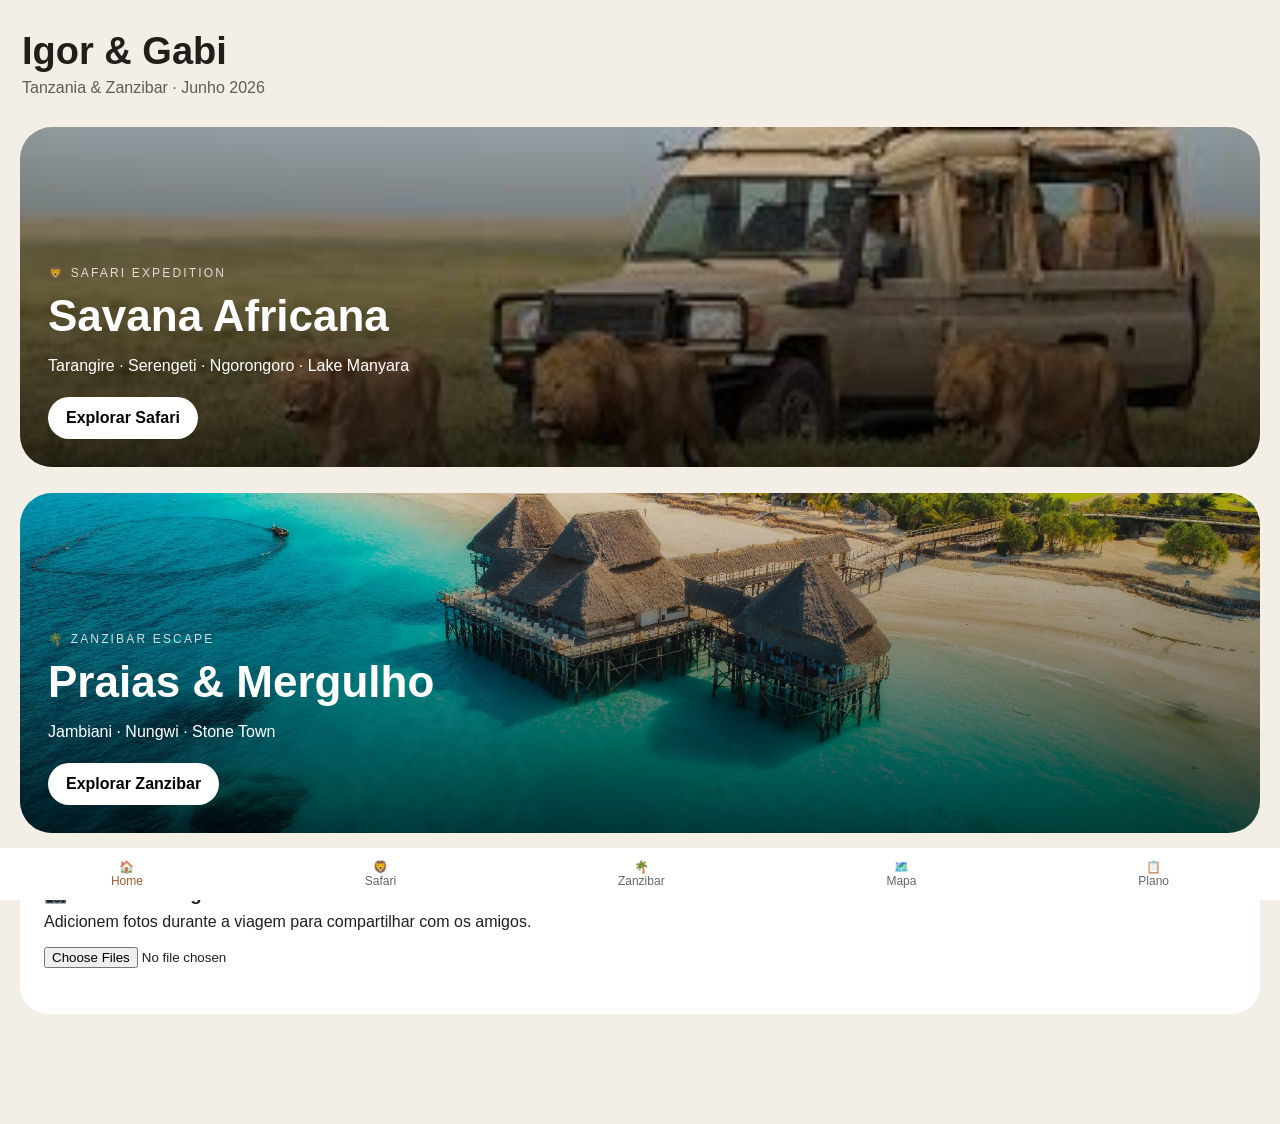
==== commit f0e6a367: "v3" ====
--- a/index.html
+++ b/index.html
@@ -10,51 +10,57 @@
 <body>
 
 <header class="topbar">
-  <div>
-    <h1>Igor & Gabi</h1>
-    <p>Tanzania & Zanzibar · Junho 2026</p>
-  </div>
+<h1>Igor & Gabi</h1>
+<p>Tanzania & Zanzibar · Junho 2026</p>
 </header>
 
 <main class="home">
 
 <section class="hero safari-hero">
-  <div class="overlay"></div>
-  <div class="hero-content">
-    <span>🦁 Safari Expedition</span>
-    <h2>Savana Africana</h2>
-    <p>Tarangire · Serengeti · Ngorongoro · Manyara</p>
-    <a href="pages/safari.html">Explorar Safari</a>
-  </div>
+<div class="overlay"></div>
+
+<div class="hero-content">
+<span>🦁 Safari Expedition</span>
+<h2>Savana Africana</h2>
+<p>
+Tarangire · Serengeti · Ngorongoro · Lake Manyara
+</p>
+
+<a href="pages/safari.html">Explorar Safari</a>
+</div>
 </section>
 
 <section class="hero zanzibar-hero">
-  <div class="overlay"></div>
-  <div class="hero-content">
-    <span>🌴 Zanzibar Escape</span>
-    <h2>Praias & Mergulho</h2>
-    <p>Jambiani · Nungwi · Stone Town</p>
-    <a href="pages/zanzibar.html">Explorar Zanzibar</a>
-  </div>
+<div class="overlay"></div>
+
+<div class="hero-content">
+<span>🌴 Zanzibar Escape</span>
+<h2>Praias & Mergulho</h2>
+<p>
+Jambiani · Nungwi · Stone Town
+</p>
+
+<a href="pages/zanzibar.html">Explorar Zanzibar</a>
+</div>
 </section>
 
 <section class="gallery-card">
-  <h3>📸 Álbum da Viagem</h3>
-  <p>Vocês podem adicionar fotos durante a viagem para amigos acompanharem.</p>
+<h3>📸 Álbum da Viagem</h3>
+<p>Adicionem fotos durante a viagem para compartilhar com os amigos.</p>
 
-  <input type="file" id="photoUpload" accept="image/*" multiple>
+<input type="file" id="photoUpload" accept="image/*" multiple>
 
-  <div id="gallery" class="gallery"></div>
+<div id="gallery" class="gallery"></div>
 </section>
 
 </main>
 
 <nav class="bottom-nav">
-  <a href="index.html" class="active">🏠<span>Home</span></a>
-  <a href="pages/safari.html">🦁<span>Safari</span></a>
-  <a href="pages/zanzibar.html">🌴<span>Zanzibar</span></a>
-  <a href="pages/mapa.html">🗺️<span>Mapa</span></a>
-  <a href="pages/planejamento.html">📋<span>Plano</span></a>
+<a href="index.html" class="active">🏠<span>Home</span></a>
+<a href="pages/safari.html">🦁<span>Safari</span></a>
+<a href="pages/zanzibar.html">🌴<span>Zanzibar</span></a>
+<a href="pages/mapa.html">🗺️<span>Mapa</span></a>
+<a href="pages/planejamento.html">📋<span>Plano</span></a>
 </nav>
 
 <script src="app.js"></script>
--- a/style.css
+++ b/style.css
@@ -1,12 +1,11 @@
 
 :root{
-  --sand:#E9DFC8;
+  --sand:#E8DFC9;
   --olive:#556B2F;
-  --terracotta:#A05A2C;
-  --ocean:#38B6C1;
-  --ocean-light:#87DCCF;
+  --gold:#D4A373;
+  --ocean:#35B8C9;
   --white:#FFFDF9;
-  --ink:#241E18;
+  --ink:#221F1A;
 }
 
 *{
@@ -17,13 +16,13 @@
 
 body{
   font-family:Arial,sans-serif;
-  background:var(--sand);
+  background:#F3EEE6;
   color:var(--ink);
   padding-bottom:90px;
 }
 
 .topbar{
-  padding:28px 20px 10px;
+  padding:30px 22px 10px;
 }
 
 .topbar h1{
@@ -39,18 +38,18 @@
   padding:20px;
   display:flex;
   flex-direction:column;
-  gap:24px;
+  gap:26px;
 }
 
 .hero{
   position:relative;
-  min-height:320px;
-  border-radius:30px;
+  min-height:340px;
+  border-radius:32px;
   overflow:hidden;
-  display:flex;
-  align-items:flex-end;
   background-size:cover;
   background-position:center;
+  display:flex;
+  align-items:flex-end;
 }
 
 .safari-hero{
@@ -64,7 +63,7 @@
 .overlay{
   position:absolute;
   inset:0;
-  background:linear-gradient(to top,rgba(0,0,0,.7),rgba(0,0,0,.2));
+  background:linear-gradient(to top,rgba(0,0,0,.75),rgba(0,0,0,.15));
 }
 
 .hero-content{
@@ -82,23 +81,24 @@
 }
 
 .hero-content h2{
+  margin-top:10px;
   font-size:44px;
-  margin-top:10px;
 }
 
 .hero-content p{
-  margin-top:10px;
+  margin-top:12px;
   line-height:1.6;
+  max-width:420px;
 }
 
 .hero-content a{
   display:inline-block;
   margin-top:18px;
+  background:white;
+  color:black;
+  text-decoration:none;
   padding:12px 18px;
   border-radius:999px;
-  background:white;
-  color:black;
-  text-decoration:none;
   font-weight:bold;
 }
 
@@ -120,14 +120,14 @@
   display:grid;
   grid-template-columns:repeat(auto-fit,minmax(120px,1fr));
   gap:12px;
-  margin-top:20px;
+  margin-top:22px;
 }
 
 .gallery img{
   width:100%;
   height:120px;
   object-fit:cover;
-  border-radius:16px;
+  border-radius:18px;
 }
 
 .page{
@@ -144,16 +144,17 @@
 }
 
 .accordion{
+  display:flex;
+  flex-direction:column;
+  gap:16px;
   margin-top:24px;
-  display:flex;
-  flex-direction:column;
-  gap:14px;
 }
 
 .day{
   background:white;
-  border-radius:24px;
+  border-radius:26px;
   overflow:hidden;
+  box-shadow:0 4px 18px rgba(0,0,0,.04);
 }
 
 .day-header{
@@ -165,13 +166,13 @@
 }
 
 .day-title{
+  font-size:18px;
   font-weight:bold;
-  font-size:18px;
 }
 
 .day-content{
   display:none;
-  padding:0 20px 20px;
+  padding:0 20px 22px;
   border-top:1px solid rgba(0,0,0,.06);
 }
 
@@ -189,15 +190,15 @@
 
 .tag{
   display:inline-block;
-  padding:7px 12px;
+  padding:8px 12px;
+  background:#EEE4D6;
   border-radius:999px;
-  background:#EEE5D8;
   margin:4px 6px 0 0;
   font-size:12px;
 }
 
 .map-box{
-  margin-top:24px;
+  margin-top:26px;
   height:500px;
   border-radius:28px;
   background:linear-gradient(135deg,#dfe9f3,#ffffff);
@@ -222,7 +223,7 @@
 
 .bottom-nav a{
   text-decoration:none;
-  color:#555;
+  color:#666;
   display:flex;
   flex-direction:column;
   align-items:center;
@@ -230,5 +231,5 @@
 }
 
 .bottom-nav a.active{
-  color:var(--terracotta);
-}
+  color:#A05A2C;
+}
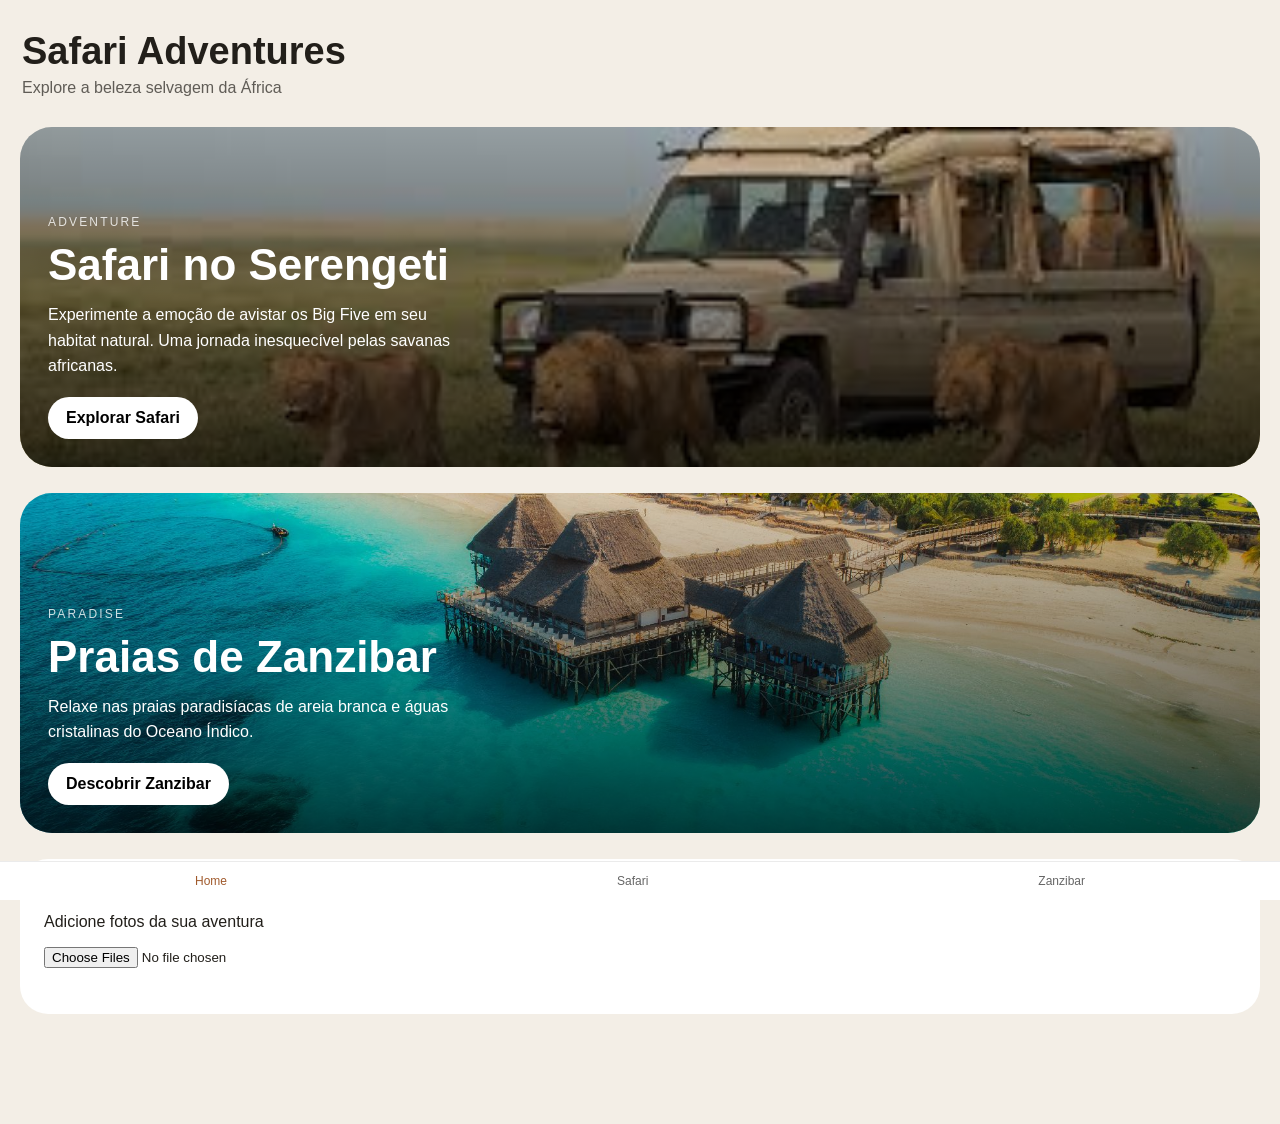
==== commit 3240f5f3: "Claude" ====
--- a/index.html
+++ b/index.html
@@ -1,68 +1,192 @@
-
 <!DOCTYPE html>
 <html lang="pt-BR">
 <head>
-<meta charset="UTF-8">
-<meta name="viewport" content="width=device-width, initial-scale=1.0">
-<title>Tanzania & Zanzibar 2026</title>
-<link rel="stylesheet" href="style.css">
+  <meta charset="utf-8" />
+  <meta name="viewport" content="width=device-width,initial-scale=1" />
+  <title>Safari Adventures</title>
+  <link rel="stylesheet" href="style.css" />
 </head>
 <body>
+  <div class="topbar">
+    <h1>Safari Adventures</h1>
+    <p>Explore a beleza selvagem da África</p>
+  </div>
 
-<header class="topbar">
-<h1>Igor & Gabi</h1>
-<p>Tanzania & Zanzibar · Junho 2026</p>
-</header>
+  <div class="home" id="home">
+    <div class="hero safari-hero">
+      <div class="overlay"></div>
+      <div class="hero-content">
+        <span>ADVENTURE</span>
+        <h2>Safari no Serengeti</h2>
+        <p>Experimente a emoção de avistar os Big Five em seu habitat natural. Uma jornada inesquecível pelas savanas africanas.</p>
+        <a href="#" onclick="showPage('safari'); return false;">Explorar Safari</a>
+      </div>
+    </div>
 
-<main class="home">
+    <div class="hero zanzibar-hero">
+      <div class="overlay"></div>
+      <div class="hero-content">
+        <span>PARADISE</span>
+        <h2>Praias de Zanzibar</h2>
+        <p>Relaxe nas praias paradisíacas de areia branca e águas cristalinas do Oceano Índico.</p>
+        <a href="#" onclick="showPage('zanzibar'); return false;">Descobrir Zanzibar</a>
+      </div>
+    </div>
 
-<section class="hero safari-hero">
-<div class="overlay"></div>
+    <div class="gallery-card">
+      <h3>Suas Memórias</h3>
+      <p>Adicione fotos da sua aventura</p>
+      <input type="file" id="photoUpload" accept="image/*" multiple>
+      <div class="gallery" id="gallery"></div>
+    </div>
+  </div>
 
-<div class="hero-content">
-<span>🦁 Safari Expedition</span>
-<h2>Savana Africana</h2>
-<p>
-Tarangire · Serengeti · Ngorongoro · Lake Manyara
-</p>
+  <!-- Safari Page -->
+  <div class="page" id="safari" style="display:none;">
+    <button class="back-btn" onclick="showPage('home')">← Voltar</button>
+    <div class="section-title">
+      <h2>Safari no Serengeti</h2>
+      <p>Itinerário completo da sua aventura</p>
+    </div>
 
-<a href="pages/safari.html">Explorar Safari</a>
-</div>
-</section>
+    <div class="accordion">
+      <div class="day">
+        <div class="day-header">
+          <div class="day-title">Dia 1 - Chegada em Arusha</div>
+        </div>
+        <div class="day-content">
+          <div class="info-block">
+            <h4>Atividades</h4>
+            <p>Chegada ao aeroporto, transfer para hotel, briefing sobre o safari.</p>
+          </div>
+          <div class="info-block">
+            <h4>Acomodação</h4>
+            <p>Hotel Four Points by Sheraton Arusha</p>
+          </div>
+          <div class="info-block">
+            <h4>Tags</h4>
+            <div class="tag">Chegada</div>
+            <div class="tag">Briefing</div>
+            <div class="tag">Descanso</div>
+          </div>
+        </div>
+      </div>
 
-<section class="hero zanzibar-hero">
-<div class="overlay"></div>
+      <div class="day">
+        <div class="day-header">
+          <div class="day-title">Dia 2 - Parque Nacional Serengeti</div>
+        </div>
+        <div class="day-content">
+          <div class="info-block">
+            <h4>Atividades</h4>
+            <p>Game drive matinal, almoço no parque, game drive vespertino.</p>
+          </div>
+          <div class="info-block">
+            <h4>Animais Esperados</h4>
+            <p>Leões, leopardos, elefantes, zebras, gnus</p>
+          </div>
+          <div class="info-block">
+            <h4>Tags</h4>
+            <div class="tag">Big Five</div>
+            <div class="tag">Game Drive</div>
+            <div class="tag">Fotografia</div>
+          </div>
+        </div>
+      </div>
 
-<div class="hero-content">
-<span>🌴 Zanzibar Escape</span>
-<h2>Praias & Mergulho</h2>
-<p>
-Jambiani · Nungwi · Stone Town
-</p>
+      <div class="day">
+        <div class="day-header">
+          <div class="day-title">Dia 3 - Cratera de Ngorongoro</div>
+        </div>
+        <div class="day-content">
+          <div class="info-block">
+            <h4>Atividades</h4>
+            <p>Descida à cratera, safari de dia inteiro, piquenique.</p>
+          </div>
+          <div class="info-block">
+            <h4>Destaques</h4>
+            <p>Rinocerontes negros, flamingos, hipopótamos</p>
+          </div>
+          <div class="info-block">
+            <h4>Tags</h4>
+            <div class="tag">Cratera</div>
+            <div class="tag">Rinocerontes</div>
+            <div class="tag">Patrimônio UNESCO</div>
+          </div>
+        </div>
+      </div>
+    </div>
 
-<a href="pages/zanzibar.html">Explorar Zanzibar</a>
-</div>
-</section>
+    <div class="map-box">
+      <div>
+        <h3>Mapa Interativo</h3>
+        <p>Em breve: visualize sua rota pelo Serengeti</p>
+      </div>
+    </div>
+  </div>
 
-<section class="gallery-card">
-<h3>📸 Álbum da Viagem</h3>
-<p>Adicionem fotos durante a viagem para compartilhar com os amigos.</p>
+  <!-- Zanzibar Page -->
+  <div class="page" id="zanzibar" style="display:none;">
+    <button class="back-btn" onclick="showPage('home')">← Voltar</button>
+    <div class="section-title">
+      <h2>Zanzibar Paradise</h2>
+      <p>Relaxe nas ilhas do Oceano Índico</p>
+    </div>
 
-<input type="file" id="photoUpload" accept="image/*" multiple>
+    <div class="accordion">
+      <div class="day">
+        <div class="day-header">
+          <div class="day-title">Dia 1 - Stone Town</div>
+        </div>
+        <div class="day-content">
+          <div class="info-block">
+            <h4>Atividades</h4>
+            <p>Tour pela cidade histórica, mercado de especiarias, sunset no forte.</p>
+          </div>
+          <div class="info-block">
+            <h4>Tags</h4>
+            <div class="tag">História</div>
+            <div class="tag">Especiarias</div>
+            <div class="tag">Cultura</div>
+          </div>
+        </div>
+      </div>
 
-<div id="gallery" class="gallery"></div>
-</section>
+      <div class="day">
+        <div class="day-header">
+          <div class="day-title">Dia 2-4 - Praias de Nungwi</div>
+        </div>
+        <div class="day-content">
+          <div class="info-block">
+            <h4>Atividades</h4>
+            <p>Relaxar na praia, mergulho, passeio de barco dhow.</p>
+          </div>
+          <div class="info-block">
+            <h4>Tags</h4>
+            <div class="tag">Praia</div>
+            <div class="tag">Mergulho</div>
+            <div class="tag">Barco</div>
+          </div>
+        </div>
+      </div>
+    </div>
 
-</main>
+  </div>
 
-<nav class="bottom-nav">
-<a href="index.html" class="active">🏠<span>Home</span></a>
-<a href="pages/safari.html">🦁<span>Safari</span></a>
-<a href="pages/zanzibar.html">🌴<span>Zanzibar</span></a>
-<a href="pages/mapa.html">🗺️<span>Mapa</span></a>
-<a href="pages/planejamento.html">📋<span>Plano</span></a>
-</nav>
+  <!-- Modal Fullscreen Image -->
+  <div id="imgModal" class="modal">
+    <span class="close" id="modalClose">&times;</span>
+    <div class="modal-content">
+      <img id="modalImg" src="" alt="Foto">
+    </div>
+  </div>
 
-<script src="app.js"></script>
+  <div class="bottom-nav">
+    <a href="#" onclick="showPage('home'); return false;" class="active">Home</a>
+    <a href="#" onclick="showPage('safari'); return false;">Safari</a>
+    <a href="#" onclick="showPage('zanzibar'); return false;">Zanzibar</a>
+  </div>
+
+  <script src="script.js"></script>
 </body>
 </html>
--- a/style.css
+++ b/style.css
@@ -1,4 +1,3 @@
-
 :root{
   --sand:#E8DFC9;
   --olive:#556B2F;
@@ -8,11 +7,7 @@
   --ink:#221F1A;
 }
 
-*{
-  margin:0;
-  padding:0;
-  box-sizing:border-box;
-}
+*{margin:0;padding:0;box-sizing:border-box;}
 
 body{
   font-family:Arial,sans-serif;
@@ -21,215 +16,68 @@
   padding-bottom:90px;
 }
 
-.topbar{
-  padding:30px 22px 10px;
+.topbar{padding:30px 22px 10px;}
+.topbar h1{font-size:38px;}
+.topbar p{margin-top:6px;opacity:.7;}
+
+.home{padding:20px;display:flex;flex-direction:column;gap:26px;}
+
+.hero{position:relative;min-height:340px;border-radius:32px;overflow:hidden;background-size:cover;background-position:center;display:flex;align-items:flex-end;}
+.safari-hero{background-image:url('assets/safari-bg.jpg');}
+.zanzibar-hero{background-image:url('assets/zanzibar-bg.jpg');}
+
+.overlay{position:absolute;inset:0;background:linear-gradient(to top,rgba(0,0,0,.75),rgba(0,0,0,.15));}
+.hero-content{position:relative;z-index:2;color:white;padding:28px;}
+.hero-content span{text-transform:uppercase;font-size:12px;letter-spacing:.18em;opacity:.8;}
+.hero-content h2{margin-top:10px;font-size:44px;}
+.hero-content p{margin-top:12px;line-height:1.6;max-width:420px;}
+.hero-content a{display:inline-block;margin-top:18px;background:white;color:black;text-decoration:none;padding:12px 18px;border-radius:999px;font-weight:bold;transition:all .18s ease;}
+.hero-content a:hover{transform:translateY(-3px);box-shadow:0 6px 20px rgba(0,0,0,.15);}
+
+/* Gallery */
+.gallery-card{background:white;border-radius:28px;padding:24px;}
+.gallery-card h3{margin-bottom:8px;}
+.gallery-card input{margin-top:16px;}
+.gallery{display:grid;grid-template-columns:repeat(auto-fit,minmax(120px,1fr));gap:12px;margin-top:22px;}
+.gallery img{width:100%;height:120px;object-fit:cover;border-radius:18px;transition:transform .18s ease;cursor:pointer;}
+.gallery img:hover{transform:scale(1.05);}
+
+/* Pages */
+.page{padding:20px;}
+.section-title h2{font-size:36px;}
+.section-title p{margin-top:6px;opacity:.7;}
+
+.accordion{display:flex;flex-direction:column;gap:16px;margin-top:24px;}
+.day{background:white;border-radius:26px;overflow:hidden;box-shadow:0 4px 18px rgba(0,0,0,.04);transition:all .25s ease;}
+.day:hover{transform:translateY(-3px);box-shadow:0 10px 30px rgba(0,0,0,.06);}
+.day-header{padding:20px;display:flex;justify-content:space-between;align-items:center;cursor:pointer;}
+.day-title{font-size:18px;font-weight:bold;}
+.day-header::after{content:'+';font-size:20px;font-weight:bold;transition:transform .25s ease;}
+.day-content{display:none;padding:0 20px 22px;border-top:1px solid rgba(0,0,0,.06);animation:slideDown .28s ease;}
+.day.active .day-content{display:block;}
+.day.active .day-header::after{transform:rotate(45deg);}
+
+@keyframes slideDown{
+  from{opacity:0;transform:translateY(-10px);}
+  to{opacity:1;transform:translateY(0);}
 }
 
-.topbar h1{
-  font-size:38px;
-}
+.info-block{margin-top:18px;}
+.info-block h4{margin-bottom:8px;}
+.tag{display:inline-block;padding:8px 12px;background:#EEE4D6;border-radius:999px;margin:4px 6px 0 0;font-size:12px;}
 
-.topbar p{
-  margin-top:6px;
-  opacity:.7;
-}
+.map-box{margin-top:26px;height:320px;border-radius:28px;background:linear-gradient(135deg,#dfe9f3,#ffffff);display:flex;align-items:center;justify-content:center;text-align:center;padding:30px;}
 
-.home{
-  padding:20px;
-  display:flex;
-  flex-direction:column;
-  gap:26px;
-}
+/* Bottom nav */
+.bottom-nav{position:fixed;bottom:0;left:0;right:0;background:white;display:flex;justify-content:space-around;padding:12px 0;border-top:1px solid rgba(0,0,0,.08);}
+.bottom-nav a{text-decoration:none;color:#666;display:flex;flex-direction:column;align-items:center;font-size:12px;}
+.bottom-nav a.active{color:#A05A2C;}
 
-.hero{
-  position:relative;
-  min-height:340px;
-  border-radius:32px;
-  overflow:hidden;
-  background-size:cover;
-  background-position:center;
-  display:flex;
-  align-items:flex-end;
-}
+/* Back button */
+.back-btn{margin:14px 20px;padding:8px 12px;border-radius:8px;border:none;background:#FFF;color:var(--ink);cursor:pointer;box-shadow:0 4px 12px rgba(0,0,0,.06);}
 
-.safari-hero{
-  background-image:url('assets/safari-bg.jpg');
-}
-
-.zanzibar-hero{
-  background-image:url('assets/zanzibar-bg.jpg');
-}
-
-.overlay{
-  position:absolute;
-  inset:0;
-  background:linear-gradient(to top,rgba(0,0,0,.75),rgba(0,0,0,.15));
-}
-
-.hero-content{
-  position:relative;
-  z-index:2;
-  color:white;
-  padding:28px;
-}
-
-.hero-content span{
-  text-transform:uppercase;
-  font-size:12px;
-  letter-spacing:.18em;
-  opacity:.8;
-}
-
-.hero-content h2{
-  margin-top:10px;
-  font-size:44px;
-}
-
-.hero-content p{
-  margin-top:12px;
-  line-height:1.6;
-  max-width:420px;
-}
-
-.hero-content a{
-  display:inline-block;
-  margin-top:18px;
-  background:white;
-  color:black;
-  text-decoration:none;
-  padding:12px 18px;
-  border-radius:999px;
-  font-weight:bold;
-}
-
-.gallery-card{
-  background:white;
-  border-radius:28px;
-  padding:24px;
-}
-
-.gallery-card h3{
-  margin-bottom:8px;
-}
-
-.gallery-card input{
-  margin-top:16px;
-}
-
-.gallery{
-  display:grid;
-  grid-template-columns:repeat(auto-fit,minmax(120px,1fr));
-  gap:12px;
-  margin-top:22px;
-}
-
-.gallery img{
-  width:100%;
-  height:120px;
-  object-fit:cover;
-  border-radius:18px;
-}
-
-.page{
-  padding:20px;
-}
-
-.section-title h2{
-  font-size:36px;
-}
-
-.section-title p{
-  margin-top:6px;
-  opacity:.7;
-}
-
-.accordion{
-  display:flex;
-  flex-direction:column;
-  gap:16px;
-  margin-top:24px;
-}
-
-.day{
-  background:white;
-  border-radius:26px;
-  overflow:hidden;
-  box-shadow:0 4px 18px rgba(0,0,0,.04);
-}
-
-.day-header{
-  padding:20px;
-  display:flex;
-  justify-content:space-between;
-  align-items:center;
-  cursor:pointer;
-}
-
-.day-title{
-  font-size:18px;
-  font-weight:bold;
-}
-
-.day-content{
-  display:none;
-  padding:0 20px 22px;
-  border-top:1px solid rgba(0,0,0,.06);
-}
-
-.day.active .day-content{
-  display:block;
-}
-
-.info-block{
-  margin-top:18px;
-}
-
-.info-block h4{
-  margin-bottom:8px;
-}
-
-.tag{
-  display:inline-block;
-  padding:8px 12px;
-  background:#EEE4D6;
-  border-radius:999px;
-  margin:4px 6px 0 0;
-  font-size:12px;
-}
-
-.map-box{
-  margin-top:26px;
-  height:500px;
-  border-radius:28px;
-  background:linear-gradient(135deg,#dfe9f3,#ffffff);
-  display:flex;
-  align-items:center;
-  justify-content:center;
-  text-align:center;
-  padding:30px;
-}
-
-.bottom-nav{
-  position:fixed;
-  bottom:0;
-  left:0;
-  right:0;
-  background:white;
-  display:flex;
-  justify-content:space-around;
-  padding:12px 0;
-  border-top:1px solid rgba(0,0,0,.08);
-}
-
-.bottom-nav a{
-  text-decoration:none;
-  color:#666;
-  display:flex;
-  flex-direction:column;
-  align-items:center;
-  font-size:12px;
-}
-
-.bottom-nav a.active{
-  color:#A05A2C;
-}
+/* Modal */
+.modal{display:none;position:fixed;z-index:1000;left:0;top:0;width:100%;height:100%;background:rgba(0,0,0,.9);align-items:center;justify-content:center;}
+.modal-content{max-width:90%;max-height:90%;}
+.modal img{width:100%;height:auto;border-radius:12px;}
+.close{position:absolute;top:20px;right:35px;color:#fff;font-size:40px;font-weight:bold;cursor:pointer;}
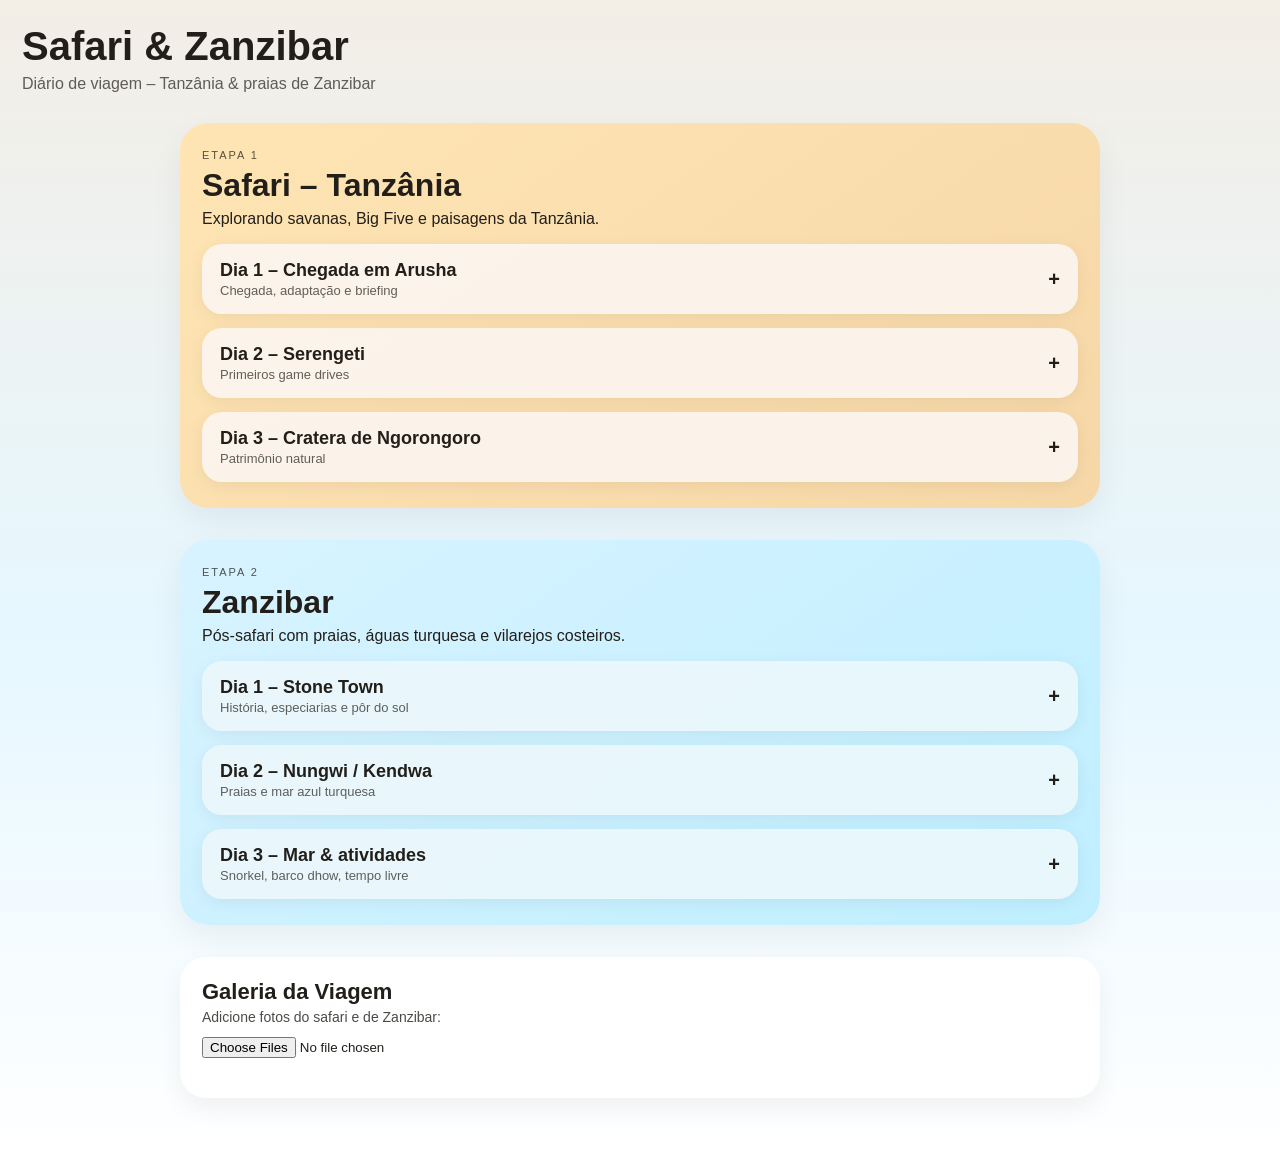
==== commit 943c57ae: "v4" ====
--- a/index.html
+++ b/index.html
@@ -3,175 +3,190 @@
 <head>
   <meta charset="utf-8" />
   <meta name="viewport" content="width=device-width,initial-scale=1" />
-  <title>Safari Adventures</title>
+  <title>Safari & Zanzibar – Diário de Viagem</title>
   <link rel="stylesheet" href="style.css" />
 </head>
 <body>
   <div class="topbar">
-    <h1>Safari Adventures</h1>
-    <p>Explore a beleza selvagem da África</p>
+    <h1>Safari & Zanzibar</h1>
+    <p>Diário de viagem – Tanzânia & praias de Zanzibar</p>
   </div>
 
-  <div class="home" id="home">
-    <div class="hero safari-hero">
-      <div class="overlay"></div>
-      <div class="hero-content">
-        <span>ADVENTURE</span>
-        <h2>Safari no Serengeti</h2>
-        <p>Experimente a emoção de avistar os Big Five em seu habitat natural. Uma jornada inesquecível pelas savanas africanas.</p>
-        <a href="#" onclick="showPage('safari'); return false;">Explorar Safari</a>
+  <main class="home">
+    <!-- BLOCO SAFARI -->
+    <section class="trip-section safari-section">
+      <header class="trip-header">
+        <span class="trip-label">Etapa 1</span>
+        <h2>Safari – Tanzânia</h2>
+        <p>Explorando savanas, Big Five e paisagens da Tanzânia.</p>
+      </header>
+
+      <div class="accordion">
+        <!-- Dia Safari 1 -->
+        <article class="day safari-day">
+          <div class="day-header">
+            <div>
+              <div class="day-title">Dia 1 – Chegada em Arusha</div>
+              <div class="day-subtitle">Chegada, adaptação e briefing</div>
+            </div>
+          </div>
+          <div class="day-content">
+            <div class="info-block">
+              <h4>Atividades</h4>
+              <p>Chegada ao aeroporto, transfer para o hotel, descanso e briefing sobre o safari.</p>
+            </div>
+            <div class="info-block">
+              <h4>Acomodação</h4>
+              <p>Four Points by Sheraton Arusha (ou similar).</p>
+            </div>
+            <div class="info-block">
+              <h4>Paleta do dia</h4>
+              <span class="tag">Chegada</span>
+              <span class="tag">Briefing</span>
+              <span class="tag">Descanso</span>
+            </div>
+          </div>
+        </article>
+
+        <!-- Dia Safari 2 -->
+        <article class="day safari-day">
+          <div class="day-header">
+            <div>
+              <div class="day-title">Dia 2 – Serengeti</div>
+              <div class="day-subtitle">Primeiros game drives</div>
+            </div>
+          </div>
+          <div class="day-content">
+            <div class="info-block">
+              <h4>Atividades</h4>
+              <p>Saída cedo rumo ao Serengeti, game drive no caminho, almoço tipo piquenique, pôr do sol na savana.</p>
+            </div>
+            <div class="info-block">
+              <h4>Animais esperados</h4>
+              <p>Leões, leopardos, elefantes, zebras, gnus.</p>
+            </div>
+            <div class="info-block">
+              <h4>Paleta do dia</h4>
+              <span class="tag">Big Five</span>
+              <span class="tag">Savanas</span>
+              <span class="tag">Fotografia</span>
+            </div>
+          </div>
+        </article>
+
+        <!-- Dia Safari 3 -->
+        <article class="day safari-day">
+          <div class="day-header">
+            <div>
+              <div class="day-title">Dia 3 – Cratera de Ngorongoro</div>
+              <div class="day-subtitle">Patrimônio natural</div>
+            </div>
+          </div>
+          <div class="day-content">
+            <div class="info-block">
+              <h4>Atividades</h4>
+              <p>Descida à cratera, safari de dia inteiro, almoço na beira do lago, retorno ao lodge.</p>
+            </div>
+            <div class="info-block">
+              <h4>Destaques</h4>
+              <p>Rinocerontes negros, flamingos, hipopótamos, vistas panorâmicas.</p>
+            </div>
+            <div class="info-block">
+              <h4>Paleta do dia</h4>
+              <span class="tag">Cratera</span>
+              <span class="tag">UNESCO</span>
+              <span class="tag">Paisagens</span>
+            </div>
+          </div>
+        </article>
       </div>
-    </div>
-
-    <div class="hero zanzibar-hero">
-      <div class="overlay"></div>
-      <div class="hero-content">
-        <span>PARADISE</span>
-        <h2>Praias de Zanzibar</h2>
-        <p>Relaxe nas praias paradisíacas de areia branca e águas cristalinas do Oceano Índico.</p>
-        <a href="#" onclick="showPage('zanzibar'); return false;">Descobrir Zanzibar</a>
+    </section>
+
+    <!-- BLOCO ZANZIBAR -->
+    <section class="trip-section zanzibar-section">
+      <header class="trip-header">
+        <span class="trip-label">Etapa 2</span>
+        <h2>Zanzibar</h2>
+        <p>Pós-safari com praias, águas turquesa e vilarejos costeiros.</p>
+      </header>
+
+      <div class="accordion">
+        <!-- Dia Zanzibar 1 -->
+        <article class="day zanzibar-day">
+          <div class="day-header">
+            <div>
+              <div class="day-title">Dia 1 – Stone Town</div>
+              <div class="day-subtitle">História, especiarias e pôr do sol</div>
+            </div>
+          </div>
+          <div class="day-content">
+            <div class="info-block">
+              <h4>Atividades</h4>
+              <p>Walking tour por Stone Town, mercado de especiarias, pôr do sol no forte.</p>
+            </div>
+            <div class="info-block">
+              <h4>Paleta do dia</h4>
+              <span class="tag">História</span>
+              <span class="tag">Especiarias</span>
+              <span class="tag">Arquitetura</span>
+            </div>
+          </div>
+        </article>
+
+        <!-- Dia Zanzibar 2 -->
+        <article class="day zanzibar-day">
+          <div class="day-header">
+            <div>
+              <div class="day-title">Dia 2 – Nungwi / Kendwa</div>
+              <div class="day-subtitle">Praias e mar azul turquesa</div>
+            </div>
+          </div>
+          <div class="day-content">
+            <div class="info-block">
+              <h4>Atividades</h4>
+              <p>Transfer para o norte da ilha, tarde livre na praia, jantar à beira-mar.</p>
+            </div>
+            <div class="info-block">
+              <h4>Paleta do dia</h4>
+              <span class="tag">Praia</span>
+              <span class="tag">Relax</span>
+              <span class="tag">Por do sol</span>
+            </div>
+          </div>
+        </article>
+
+        <!-- Dia Zanzibar 3 -->
+        <article class="day zanzibar-day">
+          <div class="day-header">
+            <div>
+              <div class="day-title">Dia 3 – Mar & atividades</div>
+              <div class="day-subtitle">Snorkel, barco dhow, tempo livre</div>
+            </div>
+          </div>
+          <div class="day-content">
+            <div class="info-block">
+              <h4>Atividades</h4>
+              <p>Passeio de barco dhow, snorkel em recifes, tempo livre na areia branca.</p>
+            </div>
+            <div class="info-block">
+              <h4>Paleta do dia</h4>
+              <span class="tag">Água turquesa</span>
+              <span class="tag">Snorkel</span>
+              <span class="tag">Praia</span>
+            </div>
+          </div>
+        </article>
       </div>
-    </div>
-
-    <div class="gallery-card">
-      <h3>Suas Memórias</h3>
-      <p>Adicione fotos da sua aventura</p>
+    </section>
+
+    <!-- GALERIA ÚNICA DA VIAGEM -->
+    <section class="gallery-card">
+      <h3>Galeria da Viagem</h3>
+      <p>Adicione fotos do safari e de Zanzibar:</p>
       <input type="file" id="photoUpload" accept="image/*" multiple>
       <div class="gallery" id="gallery"></div>
-    </div>
-  </div>
-
-  <!-- Safari Page -->
-  <div class="page" id="safari" style="display:none;">
-    <button class="back-btn" onclick="showPage('home')">← Voltar</button>
-    <div class="section-title">
-      <h2>Safari no Serengeti</h2>
-      <p>Itinerário completo da sua aventura</p>
-    </div>
-
-    <div class="accordion">
-      <div class="day">
-        <div class="day-header">
-          <div class="day-title">Dia 1 - Chegada em Arusha</div>
-        </div>
-        <div class="day-content">
-          <div class="info-block">
-            <h4>Atividades</h4>
-            <p>Chegada ao aeroporto, transfer para hotel, briefing sobre o safari.</p>
-          </div>
-          <div class="info-block">
-            <h4>Acomodação</h4>
-            <p>Hotel Four Points by Sheraton Arusha</p>
-          </div>
-          <div class="info-block">
-            <h4>Tags</h4>
-            <div class="tag">Chegada</div>
-            <div class="tag">Briefing</div>
-            <div class="tag">Descanso</div>
-          </div>
-        </div>
-      </div>
-
-      <div class="day">
-        <div class="day-header">
-          <div class="day-title">Dia 2 - Parque Nacional Serengeti</div>
-        </div>
-        <div class="day-content">
-          <div class="info-block">
-            <h4>Atividades</h4>
-            <p>Game drive matinal, almoço no parque, game drive vespertino.</p>
-          </div>
-          <div class="info-block">
-            <h4>Animais Esperados</h4>
-            <p>Leões, leopardos, elefantes, zebras, gnus</p>
-          </div>
-          <div class="info-block">
-            <h4>Tags</h4>
-            <div class="tag">Big Five</div>
-            <div class="tag">Game Drive</div>
-            <div class="tag">Fotografia</div>
-          </div>
-        </div>
-      </div>
-
-      <div class="day">
-        <div class="day-header">
-          <div class="day-title">Dia 3 - Cratera de Ngorongoro</div>
-        </div>
-        <div class="day-content">
-          <div class="info-block">
-            <h4>Atividades</h4>
-            <p>Descida à cratera, safari de dia inteiro, piquenique.</p>
-          </div>
-          <div class="info-block">
-            <h4>Destaques</h4>
-            <p>Rinocerontes negros, flamingos, hipopótamos</p>
-          </div>
-          <div class="info-block">
-            <h4>Tags</h4>
-            <div class="tag">Cratera</div>
-            <div class="tag">Rinocerontes</div>
-            <div class="tag">Patrimônio UNESCO</div>
-          </div>
-        </div>
-      </div>
-    </div>
-
-    <div class="map-box">
-      <div>
-        <h3>Mapa Interativo</h3>
-        <p>Em breve: visualize sua rota pelo Serengeti</p>
-      </div>
-    </div>
-  </div>
-
-  <!-- Zanzibar Page -->
-  <div class="page" id="zanzibar" style="display:none;">
-    <button class="back-btn" onclick="showPage('home')">← Voltar</button>
-    <div class="section-title">
-      <h2>Zanzibar Paradise</h2>
-      <p>Relaxe nas ilhas do Oceano Índico</p>
-    </div>
-
-    <div class="accordion">
-      <div class="day">
-        <div class="day-header">
-          <div class="day-title">Dia 1 - Stone Town</div>
-        </div>
-        <div class="day-content">
-          <div class="info-block">
-            <h4>Atividades</h4>
-            <p>Tour pela cidade histórica, mercado de especiarias, sunset no forte.</p>
-          </div>
-          <div class="info-block">
-            <h4>Tags</h4>
-            <div class="tag">História</div>
-            <div class="tag">Especiarias</div>
-            <div class="tag">Cultura</div>
-          </div>
-        </div>
-      </div>
-
-      <div class="day">
-        <div class="day-header">
-          <div class="day-title">Dia 2-4 - Praias de Nungwi</div>
-        </div>
-        <div class="day-content">
-          <div class="info-block">
-            <h4>Atividades</h4>
-            <p>Relaxar na praia, mergulho, passeio de barco dhow.</p>
-          </div>
-          <div class="info-block">
-            <h4>Tags</h4>
-            <div class="tag">Praia</div>
-            <div class="tag">Mergulho</div>
-            <div class="tag">Barco</div>
-          </div>
-        </div>
-      </div>
-    </div>
-
-  </div>
+    </section>
+  </main>
 
   <!-- Modal Fullscreen Image -->
   <div id="imgModal" class="modal">
@@ -181,12 +196,6 @@
     </div>
   </div>
 
-  <div class="bottom-nav">
-    <a href="#" onclick="showPage('home'); return false;" class="active">Home</a>
-    <a href="#" onclick="showPage('safari'); return false;">Safari</a>
-    <a href="#" onclick="showPage('zanzibar'); return false;">Zanzibar</a>
-  </div>
-
   <script src="script.js"></script>
 </body>
 </html>
--- a/style.css
+++ b/style.css
@@ -1,83 +1,247 @@
 :root{
-  --sand:#E8DFC9;
-  --olive:#556B2F;
-  --gold:#D4A373;
-  --ocean:#35B8C9;
+  /* cores gerais */
+  --ink:#221F1A;
   --white:#FFFDF9;
-  --ink:#221F1A;
+
+  /* savana */
+  --savana-bg:#F3EEE6;
+  --savana-card:#FFE5B4;
+  --savana-accent:#C76A1F;
+  --savana-soft:#F6D7A7;
+
+  /* praia */
+  --beach-bg:#E6F7FF;
+  --beach-card:#D8F3FF;
+  --beach-accent:#2BB4D4;
+  --beach-soft:#BFEFFF;
 }
 
 *{margin:0;padding:0;box-sizing:border-box;}
-
 body{
   font-family:Arial,sans-serif;
-  background:#F3EEE6;
+  background:linear-gradient(to bottom,var(--savana-bg) 0%,var(--beach-bg) 55%,#ffffff 100%);
   color:var(--ink);
-  padding-bottom:90px;
-}
-
-.topbar{padding:30px 22px 10px;}
-.topbar h1{font-size:38px;}
-.topbar p{margin-top:6px;opacity:.7;}
-
-.home{padding:20px;display:flex;flex-direction:column;gap:26px;}
-
-.hero{position:relative;min-height:340px;border-radius:32px;overflow:hidden;background-size:cover;background-position:center;display:flex;align-items:flex-end;}
-.safari-hero{background-image:url('assets/safari-bg.jpg');}
-.zanzibar-hero{background-image:url('assets/zanzibar-bg.jpg');}
-
-.overlay{position:absolute;inset:0;background:linear-gradient(to top,rgba(0,0,0,.75),rgba(0,0,0,.15));}
-.hero-content{position:relative;z-index:2;color:white;padding:28px;}
-.hero-content span{text-transform:uppercase;font-size:12px;letter-spacing:.18em;opacity:.8;}
-.hero-content h2{margin-top:10px;font-size:44px;}
-.hero-content p{margin-top:12px;line-height:1.6;max-width:420px;}
-.hero-content a{display:inline-block;margin-top:18px;background:white;color:black;text-decoration:none;padding:12px 18px;border-radius:999px;font-weight:bold;transition:all .18s ease;}
-.hero-content a:hover{transform:translateY(-3px);box-shadow:0 6px 20px rgba(0,0,0,.15);}
-
-/* Gallery */
-.gallery-card{background:white;border-radius:28px;padding:24px;}
-.gallery-card h3{margin-bottom:8px;}
-.gallery-card input{margin-top:16px;}
-.gallery{display:grid;grid-template-columns:repeat(auto-fit,minmax(120px,1fr));gap:12px;margin-top:22px;}
-.gallery img{width:100%;height:120px;object-fit:cover;border-radius:18px;transition:transform .18s ease;cursor:pointer;}
-.gallery img:hover{transform:scale(1.05);}
-
-/* Pages */
-.page{padding:20px;}
-.section-title h2{font-size:36px;}
-.section-title p{margin-top:6px;opacity:.7;}
-
-.accordion{display:flex;flex-direction:column;gap:16px;margin-top:24px;}
-.day{background:white;border-radius:26px;overflow:hidden;box-shadow:0 4px 18px rgba(0,0,0,.04);transition:all .25s ease;}
-.day:hover{transform:translateY(-3px);box-shadow:0 10px 30px rgba(0,0,0,.06);}
-.day-header{padding:20px;display:flex;justify-content:space-between;align-items:center;cursor:pointer;}
-.day-title{font-size:18px;font-weight:bold;}
-.day-header::after{content:'+';font-size:20px;font-weight:bold;transition:transform .25s ease;}
-.day-content{display:none;padding:0 20px 22px;border-top:1px solid rgba(0,0,0,.06);animation:slideDown .28s ease;}
-.day.active .day-content{display:block;}
-.day.active .day-header::after{transform:rotate(45deg);}
-
+  padding:24px 0 40px;
+}
+
+.topbar{
+  padding:0 22px 10px;
+}
+.topbar h1{
+  font-size:40px;
+}
+.topbar p{
+  margin-top:6px;
+  opacity:.7;
+}
+
+.home{
+  padding:20px;
+  display:flex;
+  flex-direction:column;
+  gap:32px;
+  max-width:960px;
+  margin:0 auto;
+}
+
+/* SEÇÕES DA VIAGEM */
+.trip-section{
+  border-radius:28px;
+  padding:22px 22px 26px;
+  box-shadow:0 12px 32px rgba(0,0,0,.06);
+}
+.safari-section{
+  background:linear-gradient(145deg,var(--savana-card),var(--savana-soft));
+}
+.zanzibar-section{
+  background:linear-gradient(145deg,var(--beach-card),var(--beach-soft));
+}
+.trip-header{
+  margin-bottom:16px;
+}
+.trip-label{
+  text-transform:uppercase;
+  font-size:11px;
+  letter-spacing:.18em;
+  opacity:.75;
+}
+.trip-header h2{
+  font-size:32px;
+  margin-top:4px;
+}
+.trip-header p{
+  margin-top:6px;
+  max-width:520px;
+}
+
+/* ACORDEÃO DE DIAS */
+.accordion{
+  display:flex;
+  flex-direction:column;
+  gap:14px;
+}
+
+.day{
+  background:rgba(255,255,255,0.88);
+  border-radius:20px;
+  overflow:hidden;
+  box-shadow:0 4px 16px rgba(0,0,0,.06);
+  transition:all .22s ease;
+}
+.day:hover{
+  transform:translateY(-2px);
+  box-shadow:0 10px 26px rgba(0,0,0,.09);
+}
+.day-header{
+  padding:16px 18px;
+  display:flex;
+  justify-content:space-between;
+  align-items:center;
+  cursor:pointer;
+}
+.day-title{
+  font-size:18px;
+  font-weight:bold;
+}
+.day-subtitle{
+  margin-top:2px;
+  font-size:13px;
+  opacity:.7;
+}
+.day-header::after{
+  content:'+';
+  font-size:20px;
+  font-weight:bold;
+  transition:transform .22s ease;
+}
+.day-content{
+  display:none;
+  padding:0 18px 16px;
+  border-top:1px solid rgba(0,0,0,.05);
+  animation:slideDown .25s ease;
+}
+.day.active .day-content{
+  display:block;
+}
+.day.active .day-header::after{
+  transform:rotate(45deg);
+}
+
+/* leve coloração diferenciada por etapa */
+.safari-day .day-header{
+  background:rgba(199,106,31,0.05);
+}
+.zanzibar-day .day-header{
+  background:rgba(43,180,212,0.08);
+}
+
+.info-block{
+  margin-top:14px;
+}
+.info-block h4{
+  margin-bottom:6px;
+}
+
+/* TAGS */
+.tag{
+  display:inline-block;
+  padding:7px 11px;
+  border-radius:999px;
+  margin:4px 6px 0 0;
+  font-size:12px;
+  background:rgba(255,255,255,.7);
+}
+.safari-day .tag{
+  border:1px solid rgba(199,106,31,.4);
+}
+.zanzibar-day .tag{
+  border:1px solid rgba(43,180,212,.4);
+}
+
+/* GALERIA */
+.gallery-card{
+  background:#ffffff;
+  border-radius:26px;
+  padding:22px;
+  box-shadow:0 10px 26px rgba(0,0,0,.06);
+}
+.gallery-card h3{
+  margin-bottom:4px;
+  font-size:22px;
+}
+.gallery-card p{
+  font-size:14px;
+  opacity:.8;
+}
+.gallery-card input{
+  margin-top:12px;
+}
+.gallery{
+  display:grid;
+  grid-template-columns:repeat(auto-fit,minmax(120px,1fr));
+  gap:12px;
+  margin-top:18px;
+}
+.gallery-item{
+  background:#fafafa;
+  border-radius:16px;
+  padding:6px;
+  display:flex;
+  flex-direction:column;
+  gap:4px;
+}
+.gallery img{
+  width:100%;
+  height:120px;
+  object-fit:cover;
+  border-radius:12px;
+  cursor:pointer;
+  transition:transform .18s ease;
+}
+.gallery img:hover{
+  transform:scale(1.03);
+}
+
+/* Modal */
+.modal{
+  display:none;
+  position:fixed;
+  z-index:1000;
+  left:0;
+  top:0;
+  width:100%;
+  height:100%;
+  background:rgba(0,0,0,.9);
+  align-items:center;
+  justify-content:center;
+}
+.modal-content{
+  max-width:90%;
+  max-height:90%;
+}
+.modal img{
+  width:100%;
+  height:auto;
+  border-radius:12px;
+}
+.close{
+  position:absolute;
+  top:20px;
+  right:35px;
+  color:#fff;
+  font-size:40px;
+  font-weight:bold;
+  cursor:pointer;
+}
+
+/* animação */
 @keyframes slideDown{
-  from{opacity:0;transform:translateY(-10px);}
+  from{opacity:0;transform:translateY(-8px);}
   to{opacity:1;transform:translateY(0);}
 }
 
-.info-block{margin-top:18px;}
-.info-block h4{margin-bottom:8px;}
-.tag{display:inline-block;padding:8px 12px;background:#EEE4D6;border-radius:999px;margin:4px 6px 0 0;font-size:12px;}
-
-.map-box{margin-top:26px;height:320px;border-radius:28px;background:linear-gradient(135deg,#dfe9f3,#ffffff);display:flex;align-items:center;justify-content:center;text-align:center;padding:30px;}
-
-/* Bottom nav */
-.bottom-nav{position:fixed;bottom:0;left:0;right:0;background:white;display:flex;justify-content:space-around;padding:12px 0;border-top:1px solid rgba(0,0,0,.08);}
-.bottom-nav a{text-decoration:none;color:#666;display:flex;flex-direction:column;align-items:center;font-size:12px;}
-.bottom-nav a.active{color:#A05A2C;}
-
-/* Back button */
-.back-btn{margin:14px 20px;padding:8px 12px;border-radius:8px;border:none;background:#FFF;color:var(--ink);cursor:pointer;box-shadow:0 4px 12px rgba(0,0,0,.06);}
-
-/* Modal */
-.modal{display:none;position:fixed;z-index:1000;left:0;top:0;width:100%;height:100%;background:rgba(0,0,0,.9);align-items:center;justify-content:center;}
-.modal-content{max-width:90%;max-height:90%;}
-.modal img{width:100%;height:auto;border-radius:12px;}
-.close{position:absolute;top:20px;right:35px;color:#fff;font-size:40px;font-weight:bold;cursor:pointer;}
+/* responsivo simples */
+@media (max-width:600px){
+  .topbar h1{font-size:32px;}
+  .trip-header h2{font-size:26px;}
+}
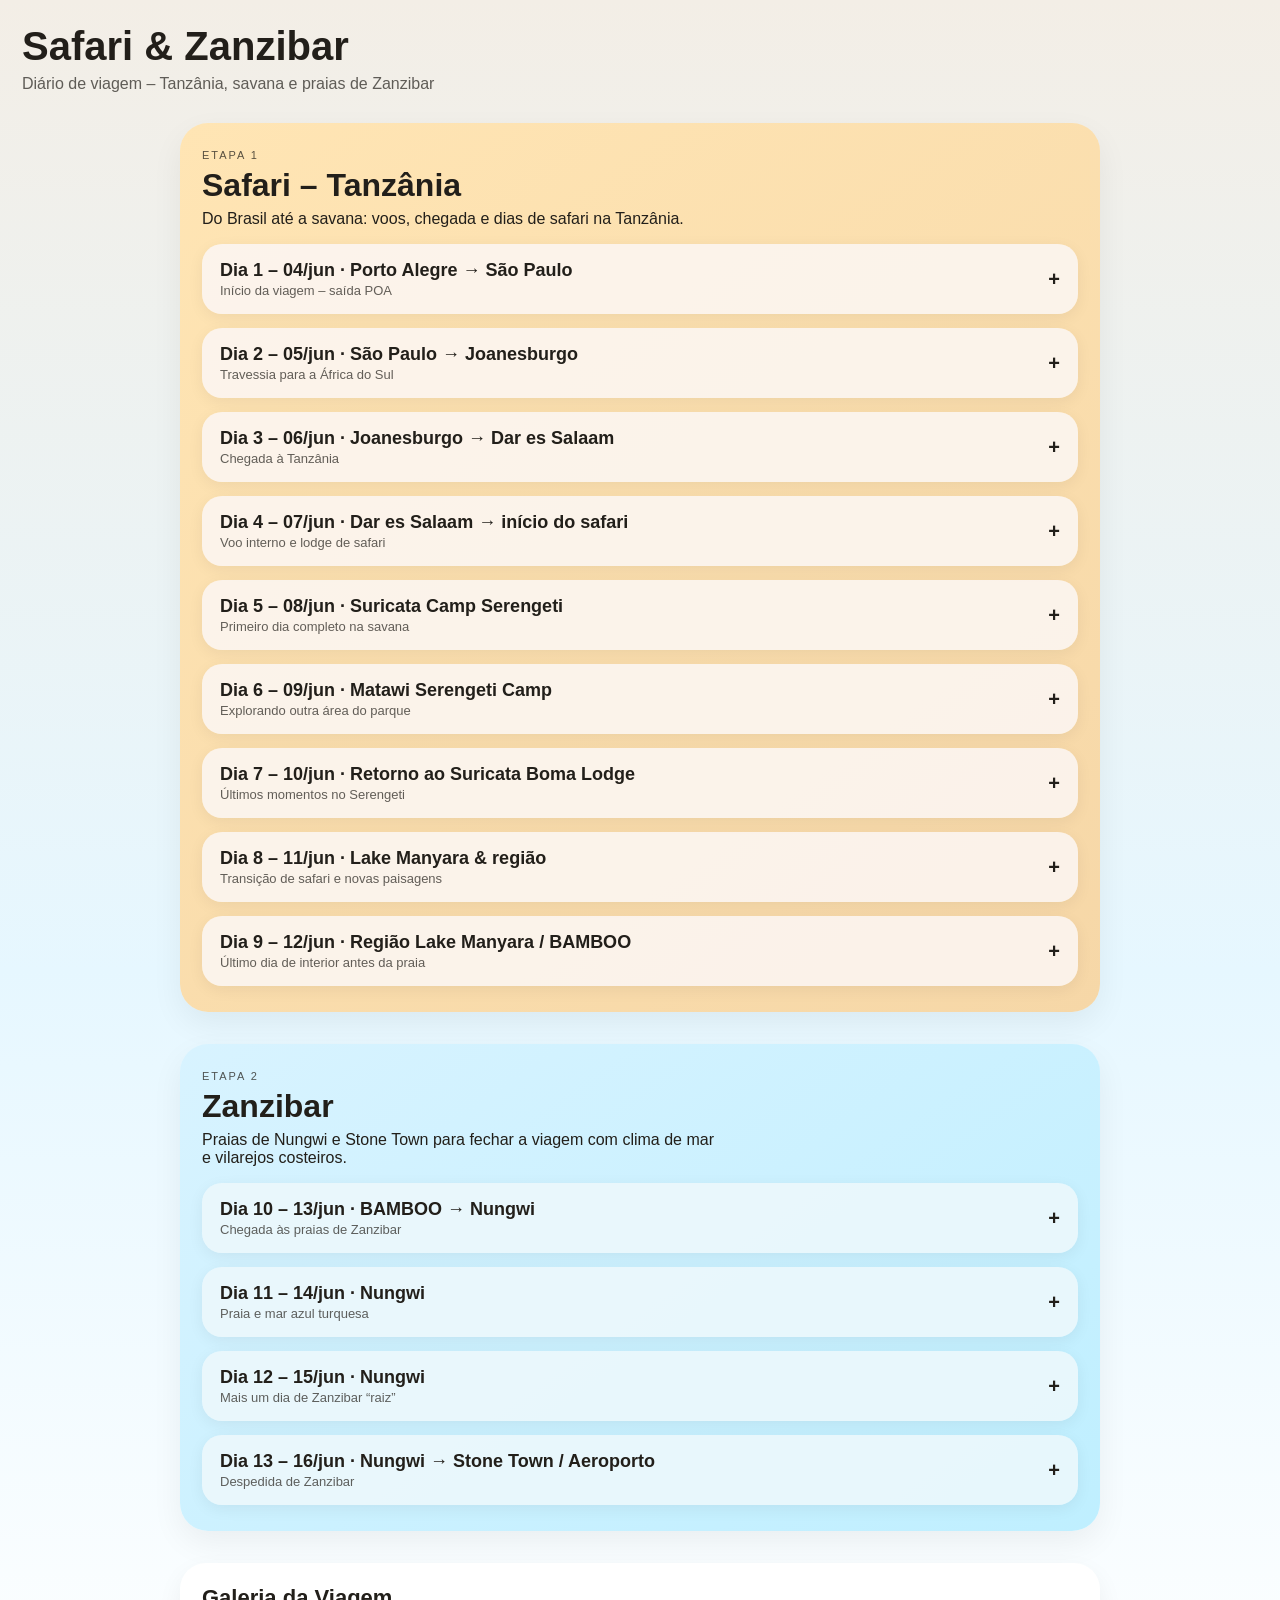
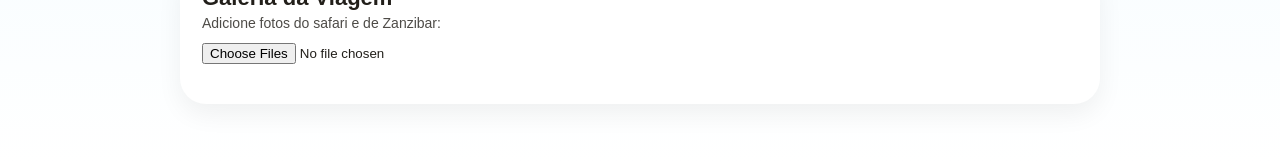
==== commit 4cd18f51: "Update index.html" ====
--- a/index.html
+++ b/index.html
@@ -9,7 +9,7 @@
 <body>
   <div class="topbar">
     <h1>Safari & Zanzibar</h1>
-    <p>Diário de viagem – Tanzânia & praias de Zanzibar</p>
+    <p>Diário de viagem – Tanzânia, savana e praias de Zanzibar</p>
   </div>
 
   <main class="home">
@@ -18,84 +18,245 @@
       <header class="trip-header">
         <span class="trip-label">Etapa 1</span>
         <h2>Safari – Tanzânia</h2>
-        <p>Explorando savanas, Big Five e paisagens da Tanzânia.</p>
+        <p>Do Brasil até a savana: voos, chegada e dias de safari na Tanzânia.</p>
       </header>
 
       <div class="accordion">
-        <!-- Dia Safari 1 -->
-        <article class="day safari-day">
-          <div class="day-header">
-            <div>
-              <div class="day-title">Dia 1 – Chegada em Arusha</div>
-              <div class="day-subtitle">Chegada, adaptação e briefing</div>
-            </div>
-          </div>
-          <div class="day-content">
-            <div class="info-block">
-              <h4>Atividades</h4>
-              <p>Chegada ao aeroporto, transfer para o hotel, descanso e briefing sobre o safari.</p>
-            </div>
-            <div class="info-block">
-              <h4>Acomodação</h4>
-              <p>Four Points by Sheraton Arusha (ou similar).</p>
+        <!-- Dia 1 -->
+        <article class="day safari-day">
+          <div class="day-header">
+            <div>
+              <div class="day-title">Dia 1 – 04/jun · Porto Alegre → São Paulo</div>
+              <div class="day-subtitle">Início da viagem – saída POA</div>
+            </div>
+          </div>
+          <div class="day-content">
+            <div class="info-block">
+              <h4>Voos</h4>
+              <p>POA → São Paulo (Guarulhos)<br>
+                 Saída: 18:35<br>
+                 Reserva: CQQXN – voo 1309.</p>
+            </div>
+            <div class="info-block">
+              <h4>Notas</h4>
+              <p>Check-in internacional em Guarulhos e preparação para o voo longo para a África.</p>
+            </div>
+            <div class="info-block">
+              <h4>Paleta do dia</h4>
+              <span class="tag">Partida</span>
+              <span class="tag">Guarulhos</span>
+              <span class="tag">Conexão</span>
+            </div>
+          </div>
+        </article>
+
+        <!-- Dia 2 -->
+        <article class="day safari-day">
+          <div class="day-header">
+            <div>
+              <div class="day-title">Dia 2 – 05/jun · São Paulo → Joanesburgo</div>
+              <div class="day-subtitle">Travessia para a África do Sul</div>
+            </div>
+          </div>
+          <div class="day-content">
+            <div class="info-block">
+              <h4>Voos</h4>
+              <p>São Paulo (GRU) → Joanesburgo (JNB)<br>
+                 Saída: 17:05 · Chegada: 07:45 (dia seguinte)</p>
+            </div>
+            <div class="info-block">
+              <h4>Notas</h4>
+              <p>Noite em voo, adaptação de fuso horário e primeira vista do continente africano.</p>
+            </div>
+            <div class="info-block">
+              <h4>Paleta do dia</h4>
+              <span class="tag">Voo longo</span>
+              <span class="tag">Joanesburgo</span>
+              <span class="tag">Escala</span>
+            </div>
+          </div>
+        </article>
+
+        <!-- Dia 3 -->
+        <article class="day safari-day">
+          <div class="day-header">
+            <div>
+              <div class="day-title">Dia 3 – 06/jun · Joanesburgo → Dar es Salaam</div>
+              <div class="day-subtitle">Chegada à Tanzânia</div>
+            </div>
+          </div>
+          <div class="day-content">
+            <div class="info-block">
+              <h4>Voos</h4>
+              <p>Joanesburgo (JNB) → Dar es Salaam (DAR)<br>
+                 Saída: 11:15 · Chegada: 15:45.</p>
+            </div>
+            <div class="info-block">
+              <h4>Hospedagem</h4>
+              <p>Transit Airport B&amp;B – descanso estratégico próximo ao aeroporto.</p>
             </div>
             <div class="info-block">
               <h4>Paleta do dia</h4>
               <span class="tag">Chegada</span>
-              <span class="tag">Briefing</span>
+              <span class="tag">Dar es Salaam</span>
               <span class="tag">Descanso</span>
             </div>
           </div>
         </article>
 
-        <!-- Dia Safari 2 -->
-        <article class="day safari-day">
-          <div class="day-header">
-            <div>
-              <div class="day-title">Dia 2 – Serengeti</div>
-              <div class="day-subtitle">Primeiros game drives</div>
-            </div>
-          </div>
-          <div class="day-content">
-            <div class="info-block">
-              <h4>Atividades</h4>
-              <p>Saída cedo rumo ao Serengeti, game drive no caminho, almoço tipo piquenique, pôr do sol na savana.</p>
-            </div>
-            <div class="info-block">
-              <h4>Animais esperados</h4>
-              <p>Leões, leopardos, elefantes, zebras, gnus.</p>
-            </div>
-            <div class="info-block">
-              <h4>Paleta do dia</h4>
+        <!-- Dia 4 -->
+        <article class="day safari-day">
+          <div class="day-header">
+            <div>
+              <div class="day-title">Dia 4 – 07/jun · Dar es Salaam → início do safari</div>
+              <div class="day-subtitle">Voo interno e lodge de safari</div>
+            </div>
+          </div>
+          <div class="day-content">
+            <div class="info-block">
+              <h4>Voos</h4>
+              <p>Voo interno: número TC134<br>
+                 Saída: 11:20 · Chegada: 13:20.</p>
+            </div>
+            <div class="info-block">
+              <h4>Hospedagem</h4>
+              <p>Suricata Boma Lodge – primeira noite “oficial” de safari.</p>
+            </div>
+            <div class="info-block">
+              <h4>Paleta do dia</h4>
+              <span class="tag">Voo interno</span>
+              <span class="tag">Lodge</span>
+              <span class="tag">Início do safari</span>
+            </div>
+          </div>
+        </article>
+
+        <!-- Dia 5 -->
+        <article class="day safari-day">
+          <div class="day-header">
+            <div>
+              <div class="day-title">Dia 5 – 08/jun · Suricata Camp Serengeti</div>
+              <div class="day-subtitle">Primeiro dia completo na savana</div>
+            </div>
+          </div>
+          <div class="day-content">
+            <div class="info-block">
+              <h4>Atividades</h4>
+              <p>Game drives no Serengeti saindo do Suricata Camp, observando vida selvagem nas planícies.</p>
+            </div>
+            <div class="info-block">
+              <h4>Hospedagem</h4>
+              <p>Suricata Camp Serengeti.</p>
+            </div>
+            <div class="info-block">
+              <h4>Paleta do dia</h4>
+              <span class="tag">Serengeti</span>
               <span class="tag">Big Five</span>
-              <span class="tag">Savanas</span>
-              <span class="tag">Fotografia</span>
-            </div>
-          </div>
-        </article>
-
-        <!-- Dia Safari 3 -->
-        <article class="day safari-day">
-          <div class="day-header">
-            <div>
-              <div class="day-title">Dia 3 – Cratera de Ngorongoro</div>
-              <div class="day-subtitle">Patrimônio natural</div>
-            </div>
-          </div>
-          <div class="day-content">
-            <div class="info-block">
-              <h4>Atividades</h4>
-              <p>Descida à cratera, safari de dia inteiro, almoço na beira do lago, retorno ao lodge.</p>
-            </div>
-            <div class="info-block">
-              <h4>Destaques</h4>
-              <p>Rinocerontes negros, flamingos, hipopótamos, vistas panorâmicas.</p>
-            </div>
-            <div class="info-block">
-              <h4>Paleta do dia</h4>
-              <span class="tag">Cratera</span>
-              <span class="tag">UNESCO</span>
+              <span class="tag">Pôr do sol</span>
+            </div>
+          </div>
+        </article>
+
+        <!-- Dia 6 -->
+        <article class="day safari-day">
+          <div class="day-header">
+            <div>
+              <div class="day-title">Dia 6 – 09/jun · Matawi Serengeti Camp</div>
+              <div class="day-subtitle">Explorando outra área do parque</div>
+            </div>
+          </div>
+          <div class="day-content">
+            <div class="info-block">
+              <h4>Atividades</h4>
+              <p>Game drives na região do Matawi, focando diferentes áreas e fauna do Serengeti.</p>
+            </div>
+            <div class="info-block">
+              <h4>Hospedagem</h4>
+              <p>Matawi Serengeti Camp.</p>
+            </div>
+            <div class="info-block">
+              <h4>Paleta do dia</h4>
+              <span class="tag">Serengeti</span>
+              <span class="tag">Camp</span>
               <span class="tag">Paisagens</span>
+            </div>
+          </div>
+        </article>
+
+        <!-- Dia 7 -->
+        <article class="day safari-day">
+          <div class="day-header">
+            <div>
+              <div class="day-title">Dia 7 – 10/jun · Retorno ao Suricata Boma Lodge</div>
+              <div class="day-subtitle">Últimos momentos no Serengeti</div>
+            </div>
+          </div>
+          <div class="day-content">
+            <div class="info-block">
+              <h4>Atividades</h4>
+              <p>Game drives finais no Serengeti e retorno ao Suricata Boma Lodge.</p>
+            </div>
+            <div class="info-block">
+              <h4>Hospedagem</h4>
+              <p>Suricata Boma Lodge.</p>
+            </div>
+            <div class="info-block">
+              <h4>Paleta do dia</h4>
+              <span class="tag">Serengeti</span>
+              <span class="tag">Despedida da savana</span>
+            </div>
+          </div>
+        </article>
+
+        <!-- Dia 8 -->
+        <article class="day safari-day">
+          <div class="day-header">
+            <div>
+              <div class="day-title">Dia 8 – 11/jun · Lake Manyara &amp; região</div>
+              <div class="day-subtitle">Transição de safari e novas paisagens</div>
+            </div>
+          </div>
+          <div class="day-content">
+            <div class="info-block">
+              <h4>Voos / Deslocamento</h4>
+              <p>Voo a partir de Kilimanjaro (JRO) – número TC105.<br>
+                 Região do Lake Manyara National Park.</p>
+            </div>
+            <div class="info-block">
+              <h4>Hospedagem</h4>
+              <p>BAMBOO.</p>
+            </div>
+            <div class="info-block">
+              <h4>Paleta do dia</h4>
+              <span class="tag">Lake Manyara</span>
+              <span class="tag">Transição</span>
+              <span class="tag">Natureza</span>
+            </div>
+          </div>
+        </article>
+
+        <!-- Dia 9 -->
+        <article class="day safari-day">
+          <div class="day-header">
+            <div>
+              <div class="day-title">Dia 9 – 12/jun · Região Lake Manyara / BAMBOO</div>
+              <div class="day-subtitle">Último dia de interior antes da praia</div>
+            </div>
+          </div>
+          <div class="day-content">
+            <div class="info-block">
+              <h4>Atividades</h4>
+              <p>Exploração da região, tempo livre ou atividades opcionais organizadas pelo BAMBOO.</p>
+            </div>
+            <div class="info-block">
+              <h4>Hospedagem</h4>
+              <p>BAMBOO.</p>
+            </div>
+            <div class="info-block">
+              <h4>Paleta do dia</h4>
+              <span class="tag">Interior</span>
+              <span class="tag">Bamboo</span>
+              <span class="tag">Pré-Zanzibar</span>
             </div>
           </div>
         </article>
@@ -107,72 +268,107 @@
       <header class="trip-header">
         <span class="trip-label">Etapa 2</span>
         <h2>Zanzibar</h2>
-        <p>Pós-safari com praias, águas turquesa e vilarejos costeiros.</p>
+        <p>Praias de Nungwi e Stone Town para fechar a viagem com clima de mar e vilarejos costeiros.</p>
       </header>
 
       <div class="accordion">
-        <!-- Dia Zanzibar 1 -->
+        <!-- Dia 10 -->
         <article class="day zanzibar-day">
           <div class="day-header">
             <div>
-              <div class="day-title">Dia 1 – Stone Town</div>
-              <div class="day-subtitle">História, especiarias e pôr do sol</div>
-            </div>
-          </div>
-          <div class="day-content">
-            <div class="info-block">
-              <h4>Atividades</h4>
-              <p>Walking tour por Stone Town, mercado de especiarias, pôr do sol no forte.</p>
-            </div>
-            <div class="info-block">
-              <h4>Paleta do dia</h4>
-              <span class="tag">História</span>
-              <span class="tag">Especiarias</span>
-              <span class="tag">Arquitetura</span>
-            </div>
-          </div>
-        </article>
-
-        <!-- Dia Zanzibar 2 -->
+              <div class="day-title">Dia 10 – 13/jun · BAMBOO → Nungwi</div>
+              <div class="day-subtitle">Chegada às praias de Zanzibar</div>
+            </div>
+          </div>
+          <div class="day-content">
+            <div class="info-block">
+              <h4>Deslocamento</h4>
+              <p>Saída do BAMBOO com destino a Nungwi (Zanzibar).<br>
+                 Observação: “MERGULHO 07:30” – possível atividade de mergulho agendada.</p>
+            </div>
+            <div class="info-block">
+              <h4>Hospedagem</h4>
+              <p>Shaba Boutique (Nungwi).</p>
+            </div>
+            <div class="info-block">
+              <h4>Paleta do dia</h4>
+              <span class="tag">Nungwi</span>
+              <span class="tag">Chegada à praia</span>
+              <span class="tag">Mergulho</span>
+            </div>
+          </div>
+        </article>
+
+        <!-- Dia 11 -->
         <article class="day zanzibar-day">
           <div class="day-header">
             <div>
-              <div class="day-title">Dia 2 – Nungwi / Kendwa</div>
-              <div class="day-subtitle">Praias e mar azul turquesa</div>
-            </div>
-          </div>
-          <div class="day-content">
-            <div class="info-block">
-              <h4>Atividades</h4>
-              <p>Transfer para o norte da ilha, tarde livre na praia, jantar à beira-mar.</p>
+              <div class="day-title">Dia 11 – 14/jun · Nungwi</div>
+              <div class="day-subtitle">Praia e mar azul turquesa</div>
+            </div>
+          </div>
+          <div class="day-content">
+            <div class="info-block">
+              <h4>Atividades</h4>
+              <p>Dia livre para curtir a praia, caminhar pela orla, barzinhos e restaurantes à beira-mar.</p>
+            </div>
+            <div class="info-block">
+              <h4>Hospedagem</h4>
+              <p>Shaba Boutique (Nungwi).</p>
             </div>
             <div class="info-block">
               <h4>Paleta do dia</h4>
               <span class="tag">Praia</span>
               <span class="tag">Relax</span>
-              <span class="tag">Por do sol</span>
-            </div>
-          </div>
-        </article>
-
-        <!-- Dia Zanzibar 3 -->
+              <span class="tag">Pôr do sol</span>
+            </div>
+          </div>
+        </article>
+
+        <!-- Dia 12 -->
         <article class="day zanzibar-day">
           <div class="day-header">
             <div>
-              <div class="day-title">Dia 3 – Mar & atividades</div>
-              <div class="day-subtitle">Snorkel, barco dhow, tempo livre</div>
-            </div>
-          </div>
-          <div class="day-content">
-            <div class="info-block">
-              <h4>Atividades</h4>
-              <p>Passeio de barco dhow, snorkel em recifes, tempo livre na areia branca.</p>
+              <div class="day-title">Dia 12 – 15/jun · Nungwi</div>
+              <div class="day-subtitle">Mais um dia de Zanzibar “raiz”</div>
+            </div>
+          </div>
+          <div class="day-content">
+            <div class="info-block">
+              <h4>Atividades</h4>
+              <p>Tempo livre, possibilidade de novos mergulhos, passeios de barco ou apenas descanso.</p>
+            </div>
+            <div class="info-block">
+              <h4>Hospedagem</h4>
+              <p>Shaba Boutique (Nungwi).</p>
             </div>
             <div class="info-block">
               <h4>Paleta do dia</h4>
               <span class="tag">Água turquesa</span>
               <span class="tag">Snorkel</span>
               <span class="tag">Praia</span>
+            </div>
+          </div>
+        </article>
+
+        <!-- Dia 13 -->
+        <article class="day zanzibar-day">
+          <div class="day-header">
+            <div>
+              <div class="day-title">Dia 13 – 16/jun · Nungwi → Stone Town / Aeroporto</div>
+              <div class="day-subtitle">Despedida de Zanzibar</div>
+            </div>
+          </div>
+          <div class="day-content">
+            <div class="info-block">
+              <h4>Deslocamento</h4>
+              <p>Saída de Nungwi e retorno em direção a Stone Town / aeroporto para início da volta.</p>
+            </div>
+            <div class="info-block">
+              <h4>Paleta do dia</h4>
+              <span class="tag">Despedida</span>
+              <span class="tag">Zanzibar</span>
+              <span class="tag">Viagem</span>
             </div>
           </div>
         </article>
@@ -198,4 +394,4 @@
 
   <script src="script.js"></script>
 </body>
-</html>
+</html>
